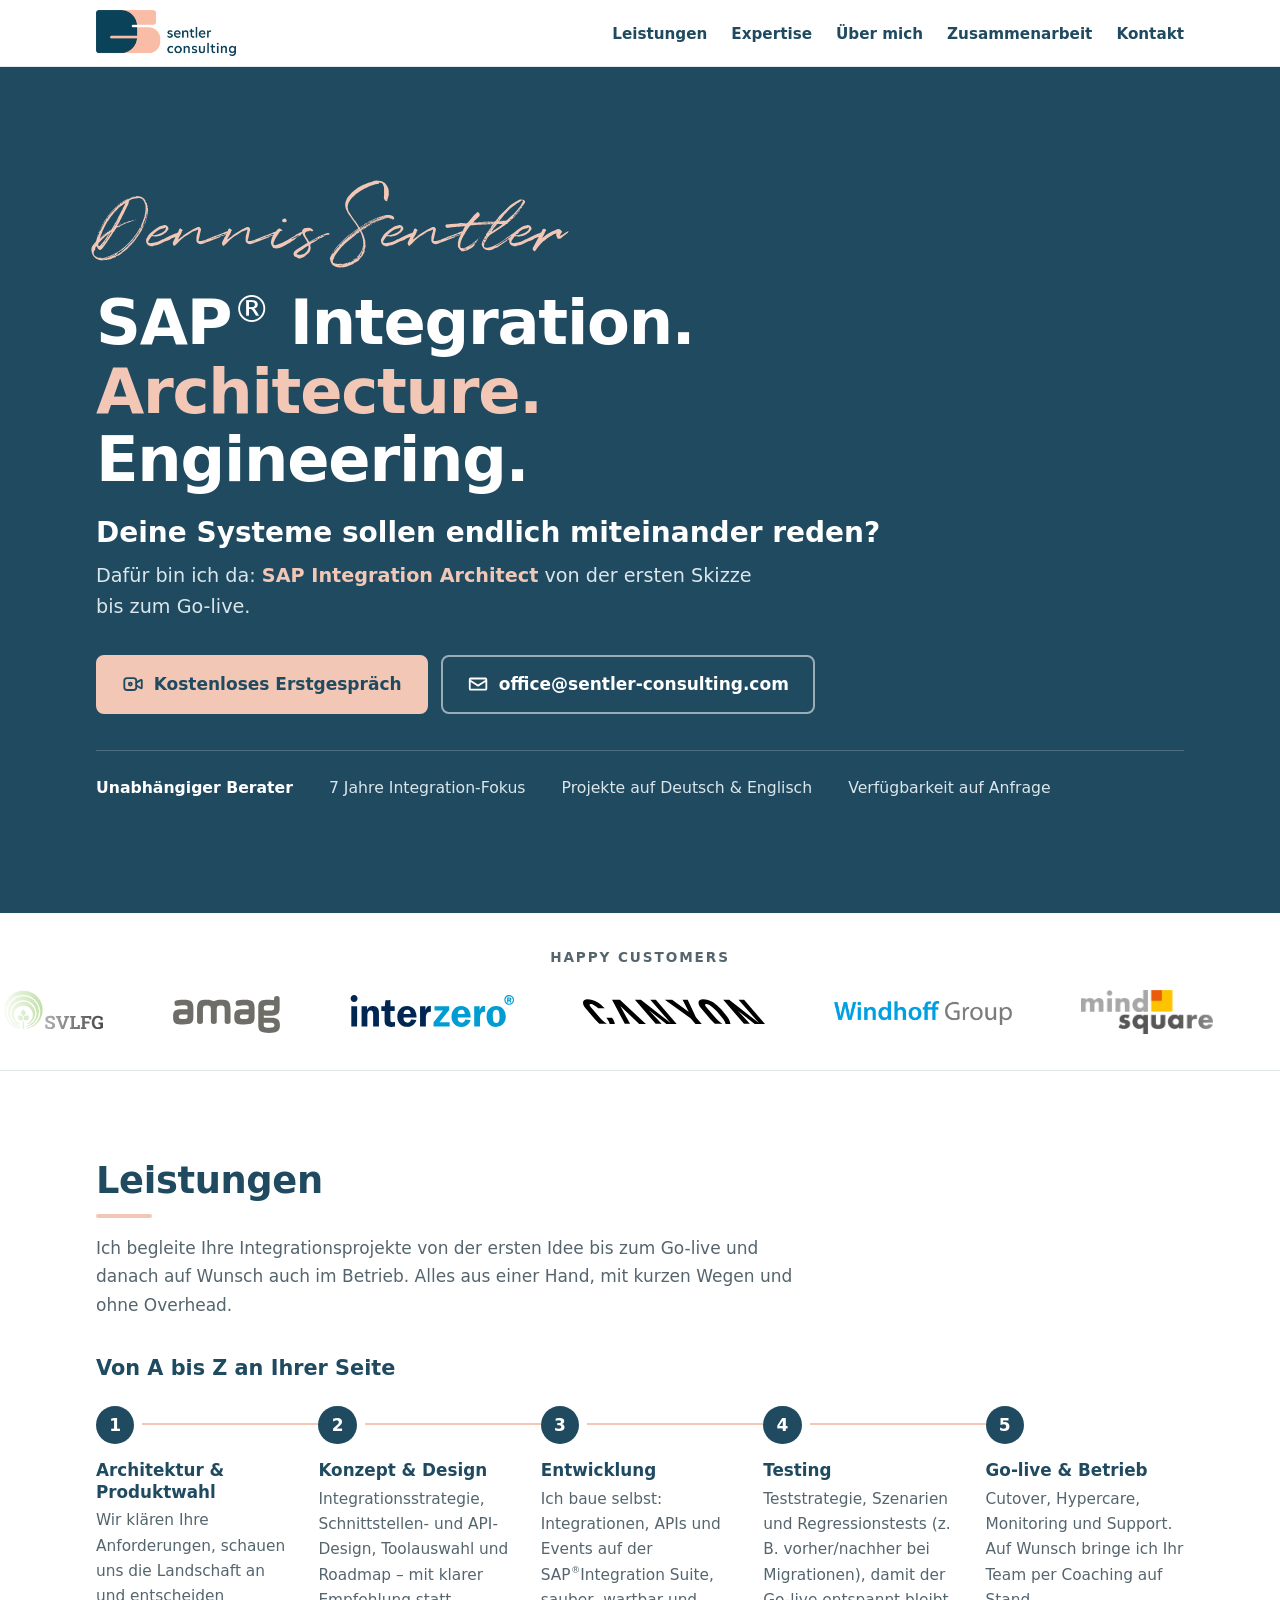
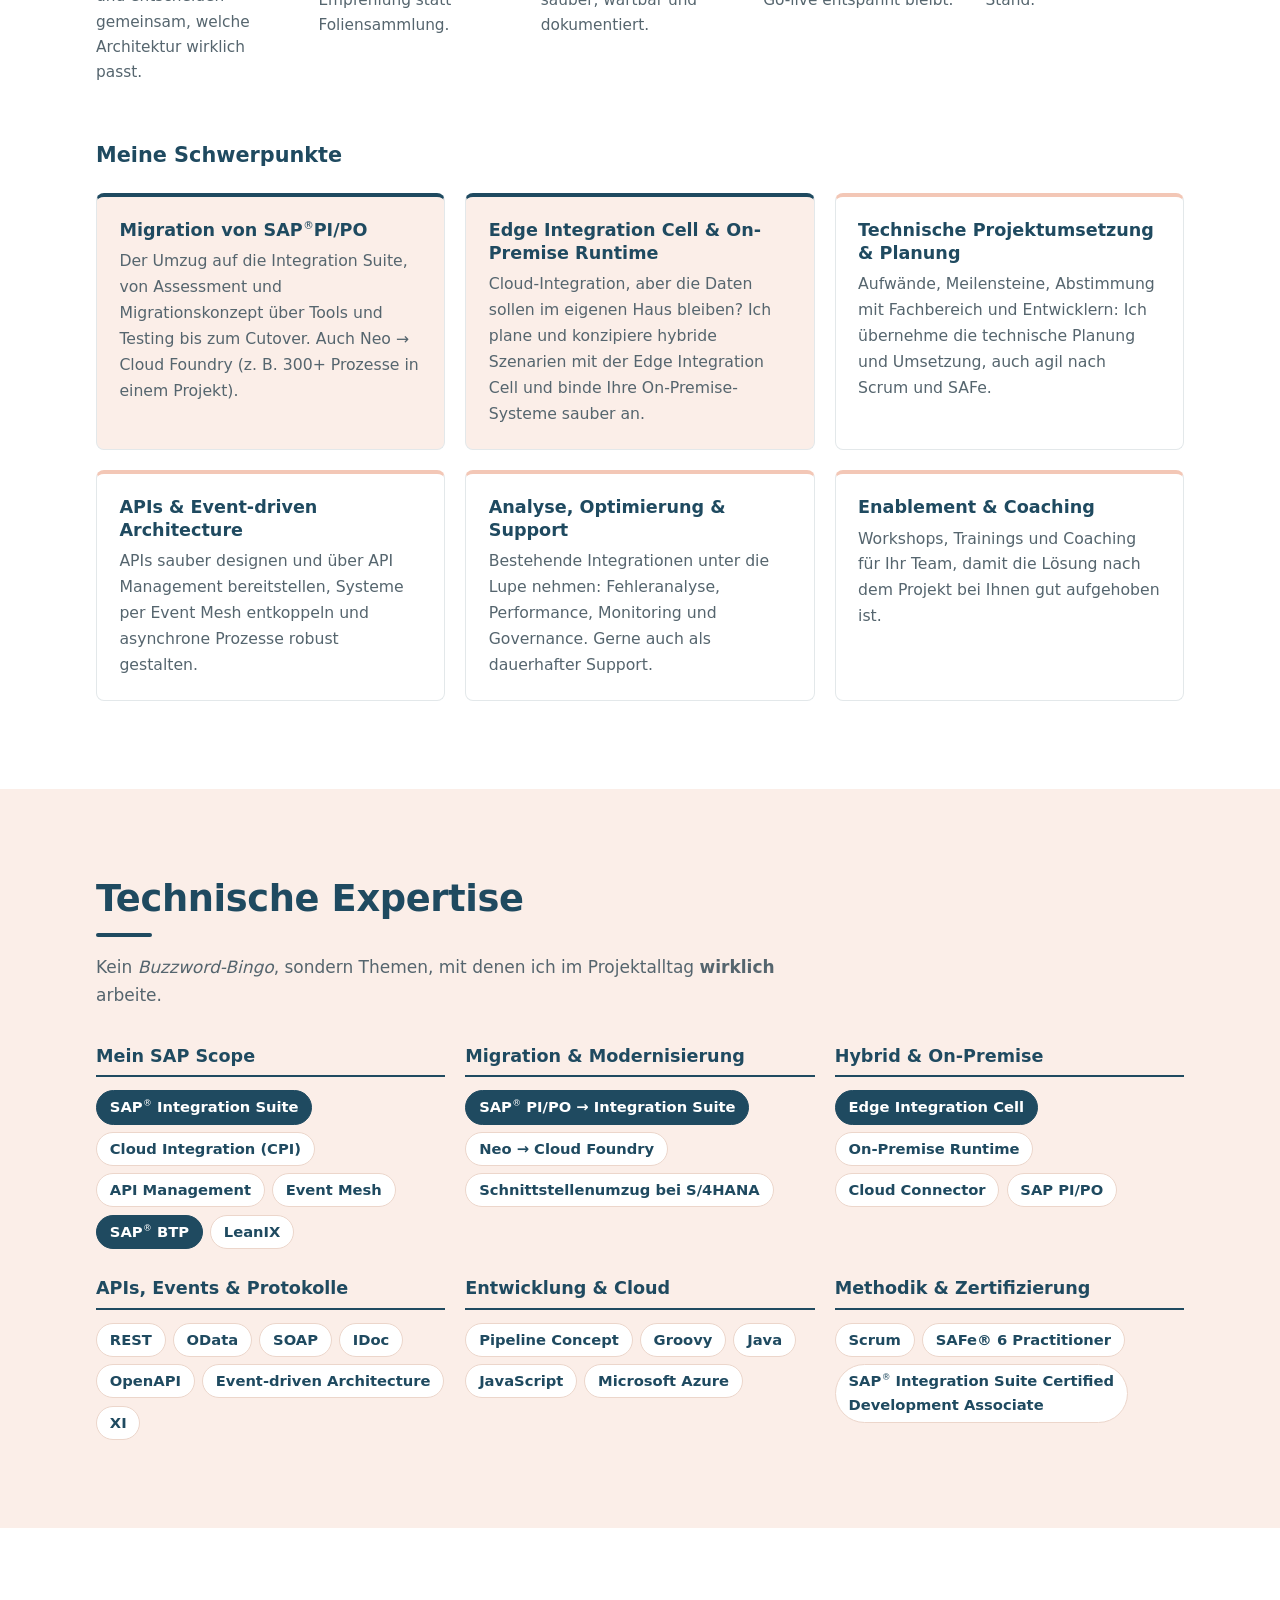
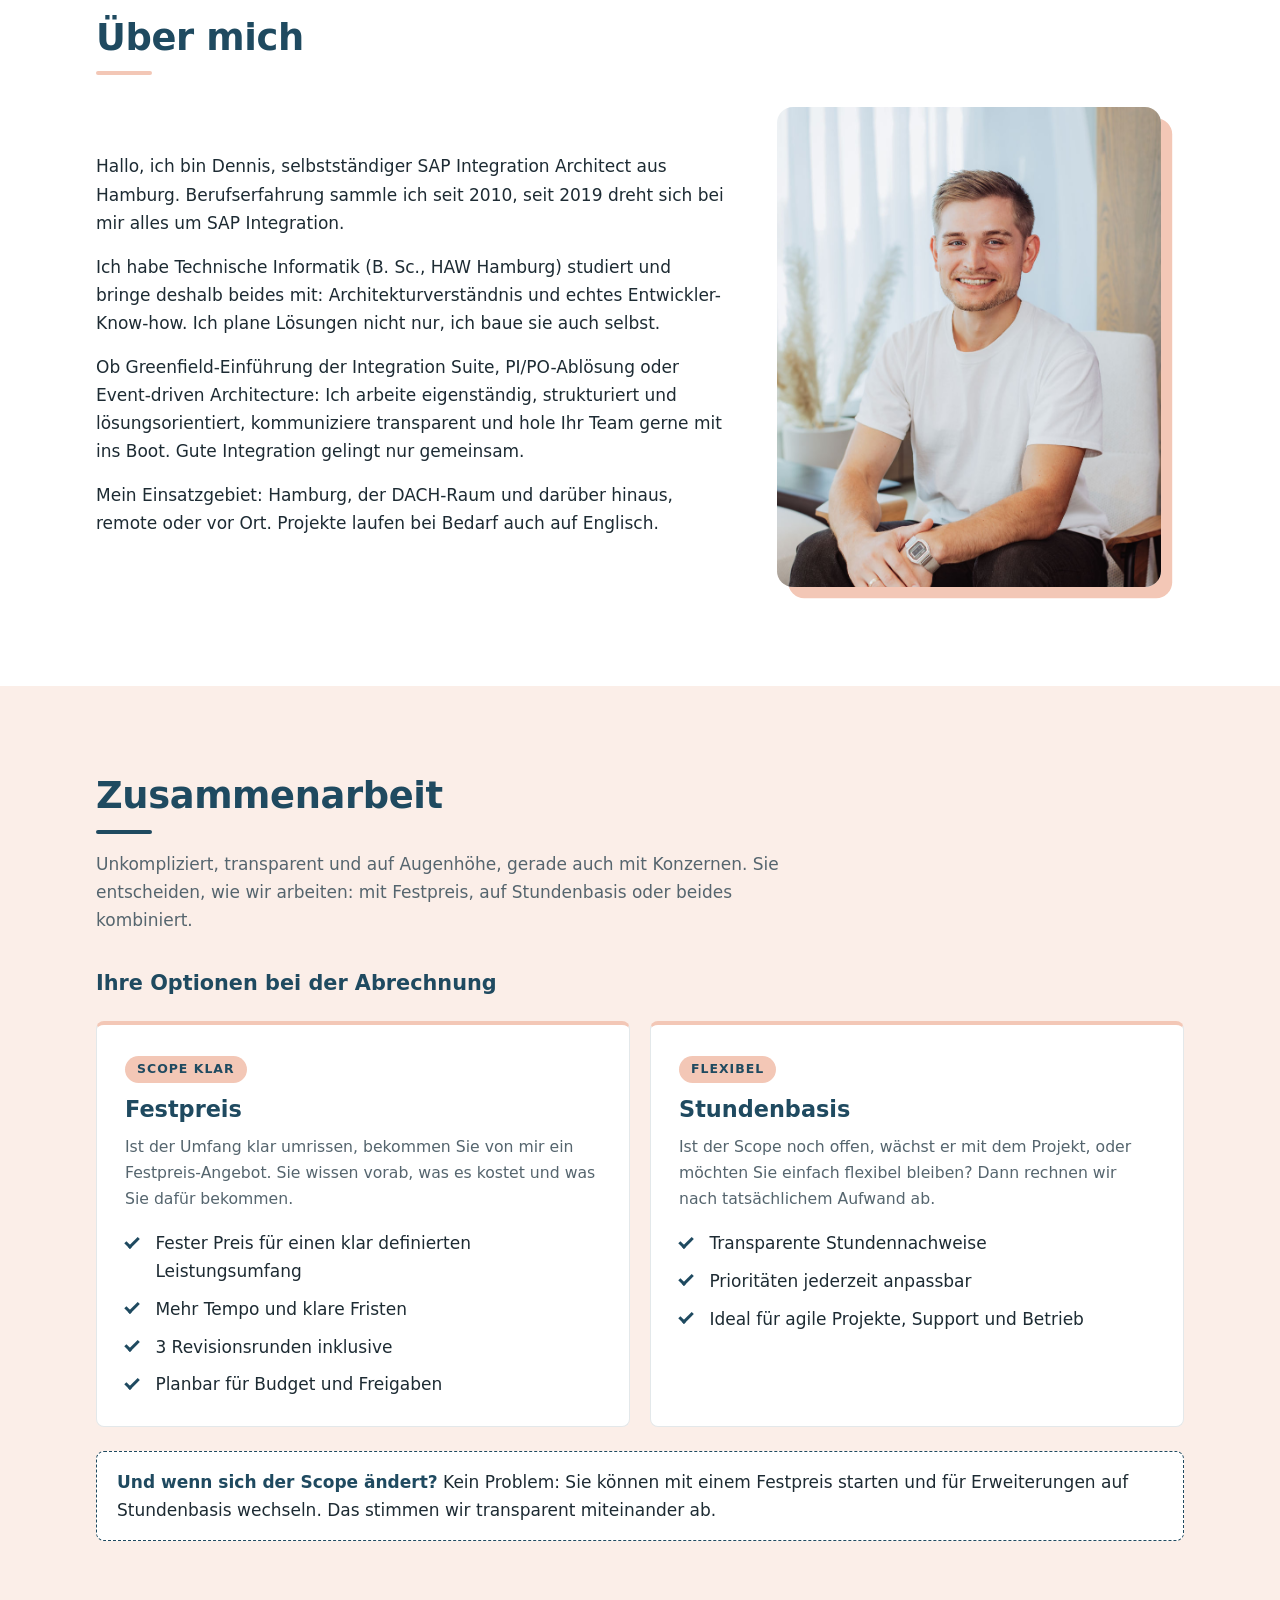
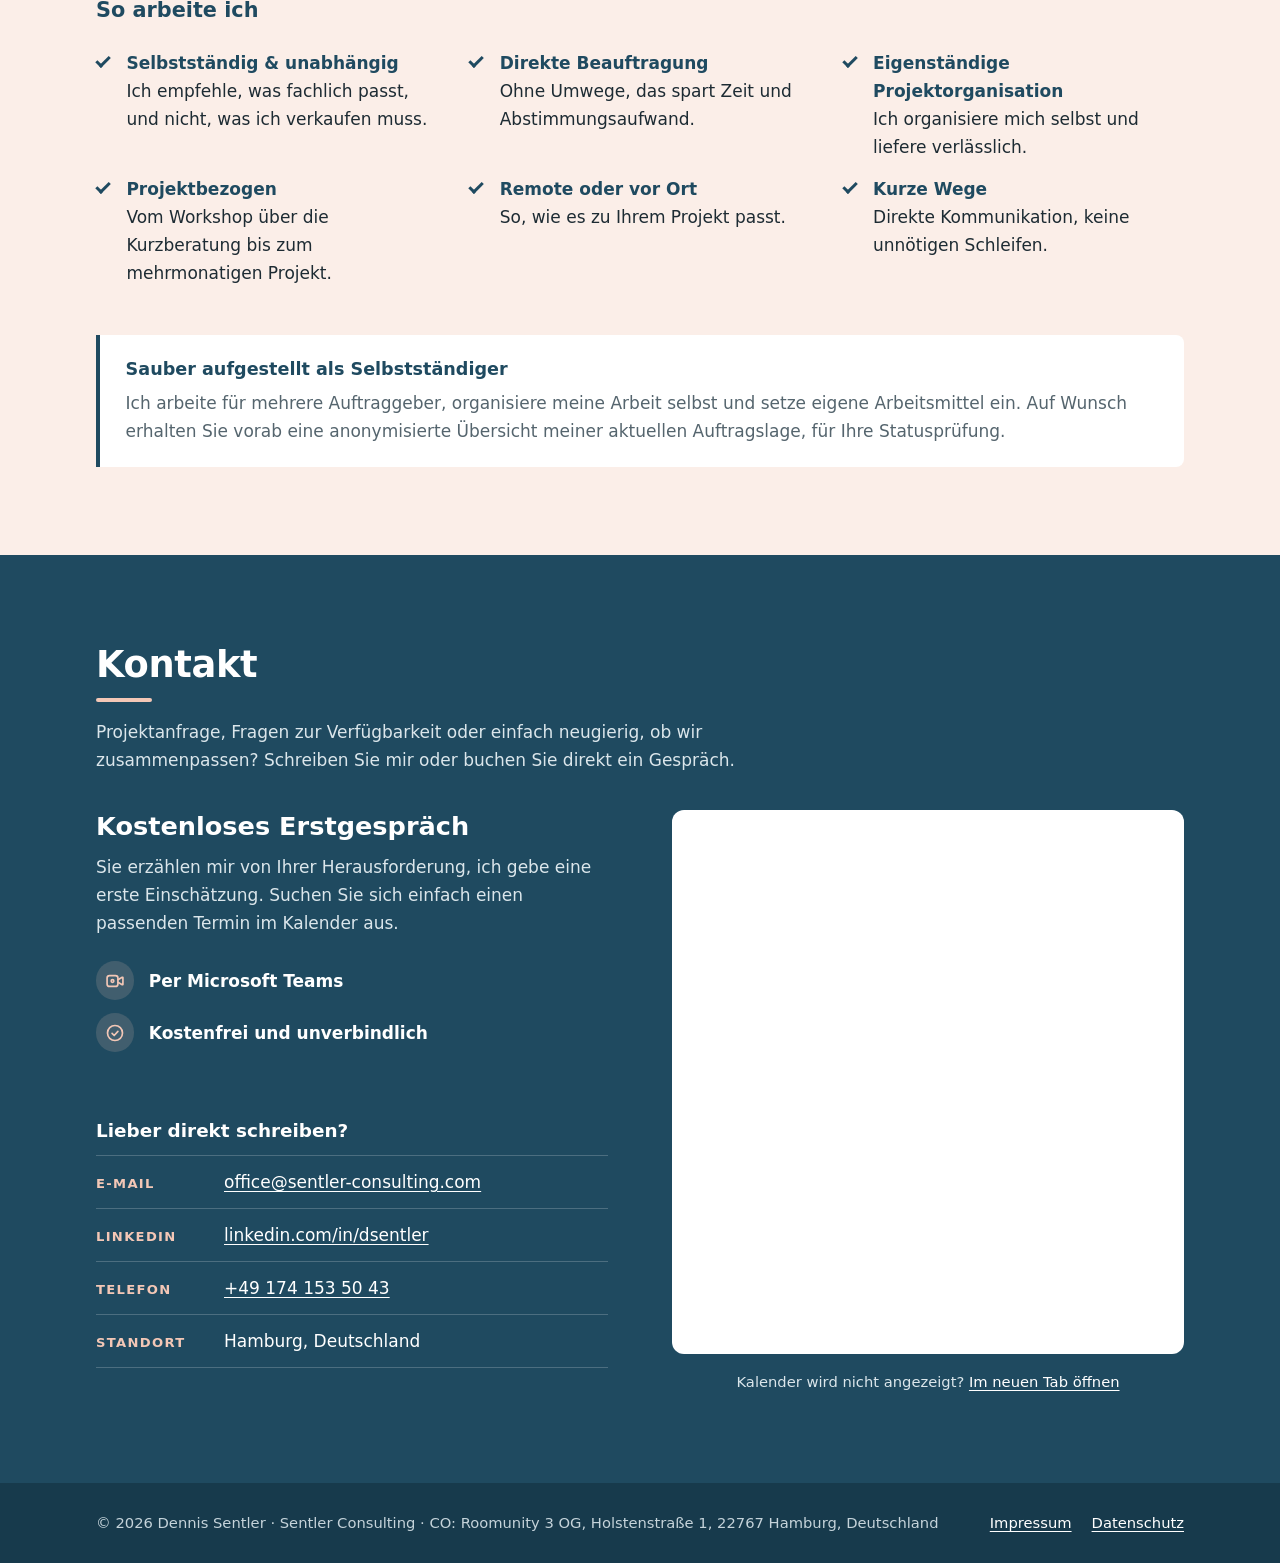
==== index.html @ b39be32f "bild" ====
<!DOCTYPE html>
<html lang="de">
<head>
  <meta charset="utf-8">
  <meta name="viewport" content="width=device-width, initial-scale=1">
  <title>Dennis Sentler – SAP Integration Consultant &amp; Architect | Hamburg</title>
  <meta name="description" content="Unabhängiger SAP Integration Architect in Hamburg: SAP Integration Suite, PI/PO-Migration, Edge Integration Cell und API Management – von der Architektur bis zum Go-live.">
  <meta name="theme-color" content="#1f4a60">
  <meta name="robots" content="index, follow, max-snippet:-1, max-image-preview:large">
  <link rel="canonical" href="https://sentler-consulting.com/">
  <link rel="icon" type="image/svg+xml" href="assets/favicon.svg">
  <meta property="og:url" content="https://sentler-consulting.com/">
  <meta property="og:locale" content="de_DE">
  <meta property="og:site_name" content="Sentler Consulting">
  <meta name="twitter:card" content="summary_large_image">
  <script type="application/ld+json">
  {
    "@context": "https://schema.org",
    "@graph": [
      {
        "@type": "ProfessionalService",
        "@id": "https://sentler-consulting.com/#business",
        "name": "Sentler Consulting",
        "url": "https://sentler-consulting.com/",
        "logo": "https://sentler-consulting.com/assets/logo.png",
        "image": "https://sentler-consulting.com/assets/logo.png",
        "email": "office@sentler-consulting.com",
        "telephone": "+49 174 153 50 43",
        "description": "Unabhängiger SAP Integration Architect: SAP Integration Suite, PI/PO-Migration, Edge Integration Cell, API Management.",
        "address": {"@type": "PostalAddress", "addressLocality": "Hamburg", "addressCountry": "DE"},
        "areaServed": ["DE", "AT", "CH", "Europe"],
        "knowsLanguage": ["de", "en"],
        "founder": {"@id": "https://sentler-consulting.com/#person"},
        "serviceType": ["SAP Integration Suite", "SAP PI/PO Migration", "SAP Edge Integration Cell", "SAP BTP Integration", "Integration Architecture"]
      },
      {
        "@type": "Person",
        "@id": "https://sentler-consulting.com/#person",
        "name": "Dennis Sentler",
        "jobTitle": "SAP Integration Consultant & Architect",
        "url": "https://sentler-consulting.com/",
        "sameAs": ["https://www.linkedin.com/in/dsentler"],
        "worksFor": {"@id": "https://sentler-consulting.com/#business"},
        "knowsAbout": ["SAP Integration Suite", "SAP BTP", "SAP PI/PO", "Edge Integration Cell", "API Management"]
      },
      {
        "@type": "WebSite",
        "url": "https://sentler-consulting.com/",
        "name": "Sentler Consulting",
        "inLanguage": "de"
      }
    ]
  }
  </script>
  <meta property="og:title" content="Dennis Sentler – SAP Integration Consultant &amp; Architect">
  <meta property="og:description" content="SAP Integration Suite, PI/PO-Migration und Edge Integration Cell – unabhängig, direkt, aus Hamburg.">
  <meta property="og:type" content="website">
  <meta property="og:image" content="https://sentler-consulting.com/assets/logo.png">
  <link rel="stylesheet" href="styles.css">
</head>
<body>
  <a class="skip" href="#main">Zum Inhalt springen</a>

  <header class="site-header" id="top">
    <div class="wrap">
      <a class="brand" href="#main" aria-label="Sentler Consulting – Seitenanfang">
        <picture>
          <source media="(max-width: 40rem)" srcset="assets/logo-mark.png" width="400" height="271">
          <img src="assets/logo.png" alt="Sentler Consulting" width="1000" height="332">
        </picture>
      </a>
      <nav aria-label="Hauptnavigation">
        <ul>
          <li><a href="#leistungen">Leistungen</a></li>
          <li><a href="#expertise">Expertise</a></li>
          <li><a href="#ueber-mich">Über mich</a></li>
          <li><a href="#zusammenarbeit">Zusammenarbeit</a></li>
          <li><a href="#kontakt">Kontakt</a></li>
        </ul>
      </nav>
    </div>
  </header>

  <main id="main">
    <section class="hero" aria-labelledby="hero-title">
      <div class="wrap">
        <img class="signature" src="assets/name-script.svg" alt="Dennis Sentler" width="320" height="60">
        <h1 id="hero-title">SAP<sup class="reg">®</sup> Integration. <span>Architecture.</span> Engineering.</h1>
        <p class="lead"><span class="lead-hook"><span>Deine Systeme sollen endlich</span> <span>miteinander reden?</span></span><span class="lead-body">Dafür bin ich da: <strong>SAP Integration Architect</strong> von der ersten Skizze bis zum <span class="nw">Go-live</span>.</span></p>
        <div class="cta">
          <a class="btn btn-primary" href="#termin"><svg class="icon" viewBox="0 0 24 24" aria-hidden="true" focusable="false" style="fill:none;stroke:currentColor;stroke-width:2;stroke-linecap:round;stroke-linejoin:round"><rect x="2.5" y="5.5" width="13" height="13" rx="3"/><path d="m15.5 10.5 5.2-3a.6.6 0 0 1 .8.5v8a.6.6 0 0 1-.8.5l-5.2-3"/><circle cx="9" cy="12" r="1.6"/></svg>Kostenloses Erstgespräch</a>
          <a class="btn btn-ghost" href="mailto:office@sentler-consulting.com"><svg class="icon" viewBox="0 0 24 24" aria-hidden="true" focusable="false"><path d="M4 5h16a2 2 0 0 1 2 2v10a2 2 0 0 1-2 2H4a2 2 0 0 1-2-2V7a2 2 0 0 1 2-2zm0 2v.5l8 5 8-5V7zm16 2.9-8 5-8-5V17h16z"/></svg>office@sentler-consulting.com</a>
        </div>
        <ul class="facts">
          <li><strong>Unabhängiger Berater</strong></li>
          <li>7 Jahre Integration-Fokus</li>
          <li>Projekte auf Deutsch &amp; Englisch</li>
          <li>Verfügbarkeit auf Anfrage</li>
        </ul>
      </div>
    </section>

    <section id="referenzen" class="refs" aria-labelledby="ref-title">
      <div class="wrap">
        <h2 id="ref-title">Happy Customers</h2>
      </div>
      <div class="marquee">
        <ul class="marquee-track">
            <li class="svlfg"><img src="assets/customer_svlfg.svg" alt="SVLFG" loading="lazy"></li>
            <li class="amag"><img src="assets/customer_AMAG_logo.svg" alt="AMAG" loading="lazy"></li>
            <li class="interzero"><img src="assets/customer_interzero.svg" alt="Interzero" loading="lazy"></li>
            <li class="canyon"><img src="assets/customer_CanyonBicycles.svg" alt="Canyon" loading="lazy"></li>
            <li class="windhoff"><img src="assets/customer_windhoff_logo.png" alt="Windhoff Group" loading="lazy"></li>
            <li class="mindsquare"><img src="assets/customer_Mindsquare_Logo.png" alt="mindsquare" loading="lazy"></li>
        </ul>
        <ul class="marquee-track" aria-hidden="true">
            <li class="svlfg"><img src="assets/customer_svlfg.svg" alt="" loading="lazy"></li>
            <li class="amag"><img src="assets/customer_AMAG_logo.svg" alt="" loading="lazy"></li>
            <li class="interzero"><img src="assets/customer_interzero.svg" alt="" loading="lazy"></li>
            <li class="canyon"><img src="assets/customer_CanyonBicycles.svg" alt="" loading="lazy"></li>
            <li class="windhoff"><img src="assets/customer_windhoff_logo.png" alt="" loading="lazy"></li>
            <li class="mindsquare"><img src="assets/customer_Mindsquare_Logo.png" alt="" loading="lazy"></li>
        </ul>
      </div>
    </section>

    <section id="leistungen" aria-labelledby="leistungen-title">
      <div class="wrap">
        <h2 id="leistungen-title">Leistungen</h2>
        <p class="intro">Ich begleite Ihre Integrationsprojekte von der ersten Idee bis zum <span class="nw">Go-live</span> und danach auf Wunsch auch im Betrieb. Alles aus einer Hand, mit kurzen Wegen und ohne Overhead.</p>

        <h3 class="sub">Von A bis Z an Ihrer Seite</h3>
        <ol class="steps">
          <li>
            <h4>Architektur &amp; Produktwahl</h4>
            <p>Wir klären Ihre Anforderungen, schauen uns die Landschaft an und entscheiden gemeinsam, welche Architektur wirklich passt.</p>
          </li>
          <li>
            <h4>Konzept &amp; Design</h4>
            <p>Integrationsstrategie, Schnittstellen- und API-Design, Toolauswahl und Roadmap – mit klarer Empfehlung statt Foliensammlung.</p>
          </li>
          <li>
            <h4>Entwicklung</h4>
            <p>Ich baue selbst: Integrationen, APIs und Events auf der SAP<sup class="reg">®</sup>Integration Suite, sauber, wartbar und dokumentiert.</p>
          </li>
          <li>
            <h4>Testing</h4>
            <p>Teststrategie, Szenarien und Regressionstests (z. B. vorher/nachher bei Migrationen), damit der <span class="nw">Go-live</span> entspannt bleibt.</p>
          </li>
          <li>
            <h4>Go-live &amp; Betrieb</h4>
            <p>Cutover, Hypercare, Monitoring und Support. Auf Wunsch bringe ich Ihr Team per Coaching auf Stand.</p>
          </li>
        </ol>

        <h3 class="sub">Meine Schwerpunkte</h3>
        <div class="grid">
          <article class="card key">
            <h3>Migration von SAP<sup class="reg">®</sup>PI/PO</h3>
            <p>Der Umzug auf die Integration Suite, von Assessment und Migrationskonzept über Tools und Testing bis zum Cutover. Auch Neo → Cloud Foundry (z. B. 300+ Prozesse in einem Projekt).</p>
          </article>
          <article class="card key">
            <h3>Edge Integration Cell &amp; On-Premise Runtime</h3>
            <p>Cloud-Integration, aber die Daten sollen im eigenen Haus bleiben? Ich plane und konzipiere hybride Szenarien mit der Edge Integration Cell und binde Ihre On-Premise-Systeme sauber an.</p>
          </article>
          <article class="card">
            <h3>Technische Projektumsetzung &amp; Planung</h3>
            <p>Aufwände, Meilensteine, Abstimmung mit Fachbereich und Entwicklern: Ich übernehme die technische Planung und Umsetzung, auch agil nach Scrum und SAFe.</p>
          </article>
          <article class="card">
            <h3>APIs &amp; Event-driven Architecture</h3>
            <p>APIs sauber designen und über API Management bereitstellen, Systeme per Event Mesh entkoppeln und asynchrone Prozesse robust gestalten.</p>
          </article>
          <article class="card">
            <h3>Analyse, Optimierung &amp; Support</h3>
            <p>Bestehende Integrationen unter die Lupe nehmen: Fehleranalyse, Performance, Monitoring und Governance. Gerne auch als dauerhafter Support.</p>
          </article>
          <article class="card">
            <h3>Enablement &amp; Coaching</h3>
            <p>Workshops, Trainings und Coaching für Ihr Team, damit die Lösung nach dem Projekt bei Ihnen gut aufgehoben ist.</p>
          </article>
        </div>
      </div>
    </section>

    <section id="expertise" class="alt" aria-labelledby="expertise-title">
      <div class="wrap">
        <h2 id="expertise-title">Technische Expertise</h2>
        <p class="intro">Kein <i>Buzzword-Bingo</i>, sondern Themen, mit denen ich im Projektalltag <b>wirklich</b> arbeite.</p>
        <div class="skills">
          <div>
            <h3>Mein SAP Scope</h3>
            <ul class="tags"><li class="key">SAP<sup class="reg">®</sup> Integration Suite</li><li>Cloud Integration (CPI)</li><li>API Management</li><li>Event Mesh</li><li class="key">SAP<sup class="reg">®</sup> BTP</li><li>LeanIX</li></ul>
          </div>
          <div>
            <h3>Migration &amp; Modernisierung</h3>
            <ul class="tags"><li class="key">SAP<sup class="reg">®</sup> PI/PO → Integration Suite</li><li>Neo → Cloud Foundry</li><li>Schnittstellenumzug bei S/4HANA</li></ul>
          </div>
          <div>
            <h3>Hybrid &amp; On-Premise</h3>
            <ul class="tags"><li class="key">Edge Integration Cell</li><li>On-Premise Runtime</li><li>Cloud Connector</li><li>SAP PI/PO</li></ul>
          </div>
          <div>
            <h3>APIs, Events &amp; Protokolle</h3>
            <ul class="tags"><li>REST</li><li>OData</li><li>SOAP</li><li>IDoc</li><li>OpenAPI</li><li>Event-driven Architecture</li><li>XI</li></ul>
          </div>
          <div>
            <h3>Entwicklung &amp; Cloud</h3>
            <ul class="tags"><li>Pipeline Concept</li><li>Groovy</li><li>Java</li><li>JavaScript</li><li>Microsoft Azure</li></ul>
          </div>
          <div>
            <h3>Methodik &amp; Zertifizierung</h3>
            <ul class="tags"><li>Scrum</li><li>SAFe® 6 Practitioner</li><li>SAP<sup class="reg">®</sup> Integration Suite Certified<br>Development Associate</li></ul>
          </div>
        </div>
      </div>
    </section>

    <section id="ueber-mich" aria-labelledby="ueber-title">
      <div class="wrap">
        <h2 id="ueber-title">Über mich</h2>
        <div class="about">
          <div>
            <p>Hallo, ich bin Dennis, selbstständiger SAP Integration Architect aus Hamburg. Berufserfahrung sammle ich seit 2010, seit 2019 dreht sich bei mir alles um SAP Integration.</p>
            <p>Ich habe Technische Informatik (B.&nbsp;Sc., HAW Hamburg) studiert und bringe deshalb beides mit: Architekturverständnis und echtes Entwickler-Know-how. Ich plane Lösungen nicht nur, ich baue sie auch selbst.</p>
            <p>Ob Greenfield-Einführung der Integration Suite, PI/PO-Ablösung oder Event-driven Architecture: Ich arbeite eigenständig, strukturiert und lösungsorientiert, kommuniziere transparent und hole Ihr Team gerne mit ins Boot. Gute Integration gelingt nur gemeinsam.</p>
            <p>Mein Einsatzgebiet: Hamburg, der DACH-Raum und darüber hinaus, remote oder vor Ort. Projekte laufen bei Bedarf auch auf Englisch.</p>
          </div>
          <figure class="portrait">
            <img src="assets/profile.jpg" alt="Dennis Sentler, selbstständiger SAP Integration Architect aus Hamburg" width="1067" height="1600" loading="lazy">
          </figure>
        </div>
      </div>
    </section>

    <section id="zusammenarbeit" class="alt" aria-labelledby="zus-title">
      <div class="wrap">
        <h2 id="zus-title">Zusammenarbeit</h2>
        <p class="intro">Unkompliziert, transparent und auf Augenhöhe, gerade auch mit Konzernen. Sie entscheiden, wie wir arbeiten: mit Festpreis, auf Stundenbasis oder beides kombiniert.</p>

        <h3 class="sub">Ihre Optionen bei der Abrechnung</h3>
        <div class="models">
          <article class="card model">
            <span class="badge">Scope klar</span>
            <h3>Festpreis</h3>
            <p>Ist der Umfang klar umrissen, bekommen Sie von mir ein Festpreis-Angebot. Sie wissen vorab, was es kostet und was Sie dafür bekommen.</p>
            <ul class="ticks ticks-1">
              <li>Fester Preis für einen klar definierten Leistungsumfang</li>
              <li>Mehr Tempo und klare Fristen</li>
              <li>3 Revisionsrunden inklusive</li>
              <li>Planbar für Budget und Freigaben</li>
            </ul>
          </article>
          <article class="card model">
            <span class="badge">Flexibel</span>
            <h3>Stundenbasis</h3>
            <p>Ist der Scope noch offen, wächst er mit dem Projekt, oder möchten Sie einfach flexibel bleiben? Dann rechnen wir nach tatsächlichem Aufwand ab.</p>
            <ul class="ticks ticks-1">
              <li>Transparente Stundennachweise</li>
              <li>Prioritäten jederzeit anpassbar</li>
              <li>Ideal für agile Projekte, Support und Betrieb</li>
            </ul>
          </article>
        </div>
        <p class="combo"><strong>Und wenn sich der Scope ändert?</strong> Kein Problem: Sie können mit einem Festpreis starten und für Erweiterungen auf Stundenbasis wechseln. Das stimmen wir transparent miteinander ab.</p>

        <h3 class="sub">So arbeite ich</h3>
        <ul class="ticks">
          <li><strong>Selbstständig &amp; unabhängig</strong>Ich empfehle, was fachlich passt, und nicht, was ich verkaufen muss.</li>
          <li><strong>Direkte Beauftragung</strong>Ohne Umwege, das spart Zeit und Abstimmungsaufwand.</li>
          <li><strong>Eigenständige Projektorganisation</strong>Ich organisiere mich selbst und liefere verlässlich.</li>
          <li><strong>Projektbezogen</strong>Vom Workshop über die Kurzberatung bis zum mehrmonatigen Projekt.</li>
          <li><strong>Remote oder vor Ort</strong>So, wie es zu Ihrem Projekt passt.</li>
          <li><strong>Kurze Wege</strong>Direkte Kommunikation, keine unnötigen Schleifen.</li>
        </ul>

        <aside class="note" aria-labelledby="transparenz-title">
          <h3 id="transparenz-title">Sauber aufgestellt als Selbstständiger</h3>
          <p>Ich arbeite für mehrere Auftraggeber, organisiere meine Arbeit selbst und setze eigene Arbeitsmittel ein. Auf Wunsch erhalten Sie vorab eine anonymisierte Übersicht meiner aktuellen Auftragslage, für Ihre Statusprüfung.</p>
        </aside>
      </div>
    </section>

    <section id="kontakt" class="contact" aria-labelledby="kontakt-title">
      <div class="wrap">
        <h2 id="kontakt-title">Kontakt</h2>
        <p class="intro">Projektanfrage, Fragen zur Verfügbarkeit oder einfach neugierig, ob wir zusammenpassen? Schreiben Sie mir oder buchen Sie direkt ein Gespräch.</p>
        <div class="contact-grid cal" id="termin">
          <div class="cal-intro">
            <h3>Kostenloses Erstgespräch</h3>
            <p>Sie erzählen mir von Ihrer Herausforderung, ich gebe eine erste Einschätzung. Suchen Sie sich einfach einen passenden Termin im Kalender aus.</p>
            <ul class="facts-list">
              <li><span class="fl-icon"><svg class="icon" viewBox="0 0 24 24" aria-hidden="true" focusable="false"><rect x="2.5" y="5.5" width="13" height="13" rx="3"/><path d="m15.5 10.5 5.2-3a.6.6 0 0 1 .8.5v8a.6.6 0 0 1-.8.5l-5.2-3"/><circle cx="9" cy="12" r="1.6"/></svg></span>Per Microsoft Teams</li>
              <li><span class="fl-icon"><svg class="icon" viewBox="0 0 24 24" aria-hidden="true" focusable="false"><circle cx="12" cy="12" r="9"/><path d="m8.5 12.5 2.5 2.5 4.5-5"/></svg></span>Kostenfrei und unverbindlich</li>
            </ul>
          </div>

          <div class="cal-wrap">
            <div class="cal-embed" id="my-cal-inline-kennenlernen"></div>
            <noscript><p><a href="https://cal.com/dennis-sentler/kennenlernen" target="_blank" rel="noopener">Termin direkt bei cal.com buchen</a></p></noscript>
            <p class="fallback">Kalender wird nicht angezeigt? <a href="https://cal.com/dennis-sentler/kennenlernen" target="_blank" rel="noopener">Im neuen Tab öffnen</a></p>
          <script>
            (function (C, A, L) { let p = function (a, ar) { a.q.push(ar); }; let d = C.document; C.Cal = C.Cal || function () { let cal = C.Cal; let ar = arguments; if (!cal.loaded) { cal.ns = {}; cal.q = cal.q || []; d.head.appendChild(d.createElement("script")).src = A; cal.loaded = true; } if (ar[0] === L) { const api = function () { p(api, arguments); }; const namespace = ar[1]; api.q = api.q || []; if(typeof namespace === "string"){cal.ns[namespace] = cal.ns[namespace] || api;p(cal.ns[namespace], ar);p(cal, ["initNamespace", namespace]);} else p(cal, ar); return;} p(cal, ar); }; })(window, "https://app.cal.com/embed/embed.js", "init");
            Cal("init", "kennenlernen", {origin:"https://app.cal.com"});
            Cal.config = Cal.config || {};
            Cal.config.forwardQueryParams = true;

            Cal.ns.kennenlernen("inline", {
              elementOrSelector: "#my-cal-inline-kennenlernen",
              config: {"layout":"month_view","useSlotsViewOnSmallScreen":"true","theme":"light"},
              calLink: "dennis-sentler/kennenlernen",
            });

            Cal.ns.kennenlernen("ui", {"cssVarsPerTheme":{"light":{"cal-brand":"#1F4A60"},"dark":{"cal-brand":"#1F4A60"}},"hideEventTypeDetails":true,"layout":"month_view"});
          </script>
          </div>

          <div class="direct">
            <h3>Lieber direkt schreiben?</h3>
            <dl>
              <div><dt>E-Mail</dt><dd><a href="mailto:office@sentler-consulting.com">office@sentler-consulting.com</a></dd></div>
              <div><dt>LinkedIn</dt><dd><a href="https://www.linkedin.com/in/dsentler" target="_blank" rel="noopener">linkedin.com/in/dsentler</a></dd></div>
              <div><dt>Telefon</dt><dd><a href="tel:+491741535043">+49 174 153 50 43</a></dd></div>
              <div><dt>Standort</dt><dd>Hamburg, Deutschland</dd></div>
            </dl>
          </div>
        </div>
      </div>
    </section>
  </main>

  <footer class="site-footer">
    <div class="wrap">
      <span>© 2026 Dennis Sentler · Sentler Consulting · CO: Roomunity 3 OG, Holstenstraße 1, 22767 Hamburg, Deutschland</span>
      <nav aria-label="Rechtliches">
        <a href="impressum.html">Impressum</a><a href="datenschutz.html">Datenschutz</a>
      </nav>
    </div>
  </footer>
</body>
</html>
---- styles.css ----
:root {
  --dark: #1f4a60;
  --dark-2: #173a4c;
  --peach: #f3c7b6;
  --peach-soft: #fbeee8;
  --ink: #1d2b33;
  --muted: #55656e;
  --line: #e3e8ea;
  --bg: #ffffff;
  --max: 68rem;
  --font: system-ui, -apple-system, "Segoe UI", Roboto, "Helvetica Neue", Arial, sans-serif;
}

*, *::before, *::after { box-sizing: border-box; }

html { scroll-behavior: smooth; scroll-padding-top: 5rem; }

sup.reg {
  font-size: 0.6em;
  line-height: 0;       /* verhindert, dass die Zeile höher wird */
  vertical-align: super;
  margin-left: 0.05em;
  font-weight: 400;
}

body {
  margin: 0;
  font-family: var(--font);
  font-size: 1.0625rem;
  line-height: 1.65;
  color: var(--ink);
  background: var(--bg);
}

img { max-width: 100%; height: auto; display: block; }

a { color: var(--dark); text-underline-offset: 3px; }
a:hover { color: var(--dark-2); }

:focus-visible { outline: 3px solid var(--dark); outline-offset: 3px; border-radius: 2px; }

.wrap { width: min(100% - 2.5rem, var(--max)); margin-inline: auto; }

.skip {
  position: absolute; left: -999px; top: 0;
  background: var(--dark); color: #fff; padding: .6rem 1rem; z-index: 100;
}
.skip:focus { left: 0; }

/* Header */
.site-header {
  position: sticky; top: 0; z-index: 50;
  background: rgba(255, 255, 255, .96);
  border-bottom: 1px solid var(--line);
}
.site-header .wrap {
  display: flex; align-items: center; justify-content: space-between;
  gap: 1rem 2rem; flex-wrap: wrap; padding-block: .6rem;
}
.brand { display: flex; align-items: center; text-decoration: none; }
.brand img { height: 2.9rem; width: auto; }
.site-header nav ul {
  list-style: none; margin: 0; padding: 0;
  display: flex; flex-wrap: wrap; gap: .25rem 1.5rem;
}
.site-header nav a {
  text-decoration: none; font-weight: 600; font-size: .95rem;
  color: var(--dark); padding: .35rem 0; border-bottom: 2px solid transparent;
}
.site-header nav a:hover { border-bottom-color: var(--peach); }

/* Buttons */
.btn {
  font: inherit; font-weight: 700;
  padding: .85rem 1.5rem; border-radius: .5rem; text-decoration: none;
  border: 2px solid var(--dark); transition: background .15s, color .15s;
}
.btn { display: inline-flex; align-items: center; gap: .6rem; }
.icon { width: 1.3em; height: 1.3em; fill: currentColor; flex: none; }
.btn-primary { background: var(--peach); color: var(--dark); border-color: var(--peach); }
.btn-primary:hover { background: #f8d9cc; color: var(--dark); border-color: #f8d9cc; }
.btn-ghost { color: #fff; border-color: rgba(255, 255, 255, .55); }
.btn-ghost:hover { background: rgba(255, 255, 255, .1); color: #fff; }

/* Hero */
.hero { background: var(--dark); color: #fff; padding-block: clamp(3.5rem, 9vw, 7rem); }
.eyebrow {
  margin: 0 0 1rem; text-transform: uppercase; letter-spacing: .14em;
  font-size: .85rem; font-weight: 700; color: var(--peach);
}
.hero h1 {
  margin: 0 0 1.25rem; font-size: clamp(2.1rem, 6vw, 3.9rem);
  line-height: 1.1; letter-spacing: -.02em; max-width: 18ch;
}
.hero h1 span { color: var(--peach); }
.hero .signature { display: block; width: clamp(16rem, 62vw, 30rem); max-width: 100%; height: auto; margin: 0 0 1.25rem -.4rem; }
.hero .lead strong { color: var(--peach); font-weight: 700; }
.hero .lead { max-width: none; font-size: 1.2rem; color: #dbe6eb; margin: 0 0 2rem; }
.hero .lead-hook {
  display: block; margin-bottom: .6rem; color: #fff; font-weight: 700;
  font-size: clamp(1.3rem, 3.2vw, 1.75rem); line-height: 1.25;
}
.hero .lead-hook span { display: inline-block; }
@media (max-width: 23rem) { .hero .lead-hook { font-size: 1.1rem; } }
.hero .lead-body { display: block; max-width: 42rem; }
.nw { white-space: nowrap; }
.cta { display: flex; flex-wrap: wrap; gap: .85rem; margin-bottom: 2.25rem; }
.facts {
  list-style: none; margin: 0; padding: 1.5rem 0 0;
  display: flex; flex-wrap: wrap; gap: .5rem 2.25rem;
  border-top: 1px solid rgba(255, 255, 255, .2); font-size: .98rem; color: #dbe6eb;
}
.facts strong { color: #fff; }

/* Sections */
section { padding-block: clamp(3rem, 7vw, 5.5rem); }
.alt { background: var(--peach-soft); }
h2 {
  margin: 0 0 .5rem; font-size: clamp(1.6rem, 4vw, 2.3rem);
  line-height: 1.2; color: var(--dark); letter-spacing: -.01em;
}
h2::after {
  content: ""; display: block; width: 3.5rem; height: 4px;
  background: var(--peach); margin-top: .7rem; border-radius: 2px;
}
.alt h2::after { background: var(--dark); }
.intro { color: var(--muted); max-width: 44rem; margin: 1rem 0 2.25rem; }
h3 { margin: 0 0 .4rem; font-size: 1.1rem; color: var(--dark); line-height: 1.3; }

.grid {
  display: grid; gap: 1.25rem;
  grid-template-columns: repeat(auto-fit, minmax(19rem, 1fr));
}
.card {
  background: #fff; border: 1px solid var(--line);
  border-top: 4px solid var(--peach); border-radius: .5rem; padding: 1.4rem;
}
.card p { margin: 0; color: var(--muted); font-size: .98rem; }

/* Referenzen / Logo-Karussell */
.refs { padding-block: 2.25rem; background: var(--bg); border-bottom: 1px solid var(--line); }
.refs h2 {
  font-size: .85rem; text-transform: uppercase; letter-spacing: .14em;
  color: var(--muted); text-align: center; margin-bottom: 1.5rem;
}
.refs h2::after { display: none; }
.marquee {
  display: flex; overflow: hidden;
  -webkit-mask-image: linear-gradient(90deg, transparent, #000 8%, #000 92%, transparent);
  mask-image: linear-gradient(90deg, transparent, #000 8%, #000 92%, transparent);
}
.marquee-track {
  flex: 0 0 auto; min-width: 100%; list-style: none; margin: 0; padding: 0;
  display: flex; align-items: center; justify-content: space-around; gap: 4rem; padding-right: 4rem;
  animation: scroll 28s linear infinite;
}
.marquee:hover .marquee-track { animation-play-state: paused; }
.marquee-track img { height: 2.6rem; width: auto; max-width: none; }
.marquee-track .interzero img { height: 2rem; }
.marquee-track .canyon img { height: 1.6rem; }
.marquee-track .amag img { height: 2.4rem; }
.marquee-track .windhoff img { height: 1.5rem; }
.marquee-track .mindsquare img { height: 2.8rem; }
/* optischer Ausgleich: Schwerpunkt der Logos auf eine gemeinsame Mittellinie */
.marquee-track .svlfg img { transform: translateY(-3px); }
.marquee-track .amag img { transform: translateY(3px); }
.marquee-track .interzero img { transform: translateY(-1px); }
.marquee-track .windhoff img { transform: translateY(1px); }
.marquee-track .mindsquare img { transform: translateY(1px); }
@keyframes scroll { to { transform: translateX(-100%); } }
@media (prefers-reduced-motion: reduce) {
  .marquee { flex-wrap: wrap; justify-content: center; -webkit-mask-image: none; mask-image: none; }
  .marquee-track { animation: none; flex-wrap: wrap; justify-content: center; padding: 0; gap: 1.5rem 3rem; }
  .marquee-track[aria-hidden="true"] { display: none; }
}

/* Leistungen: Ablauf */
.sub { font-size: 1.3rem; margin: 0 0 1.5rem; }
.steps { list-style: none; counter-reset: step; margin: 0 0 3.5rem; padding: 0; display: grid; gap: 1.5rem; }
.steps li { counter-increment: step; position: relative; padding-left: 3.4rem; }
.steps li::before {
  content: counter(step); position: absolute; left: 0; top: 0;
  width: 2.4rem; height: 2.4rem; border-radius: 50%;
  background: var(--dark); color: #fff; font-weight: 700; display: grid; place-items: center;
}
.steps li:not(:last-child)::after {
  content: ""; position: absolute; left: 1.1rem; top: 2.6rem; bottom: -1.3rem; width: 2px; background: var(--peach);
}
.steps h4 { margin: 0 0 .3rem; font-size: 1.05rem; color: var(--dark); line-height: 1.3; }
.steps p { margin: 0; color: var(--muted); font-size: .96rem; }
@media (min-width: 60rem) {
  .steps { grid-template-columns: repeat(5, 1fr); }
  .steps li { padding: 3.4rem 0 0; }
  .steps li:not(:last-child)::after { left: 2.9rem; right: -1.5rem; top: 1.1rem; bottom: auto; width: auto; height: 2px; }
}
.card.key { border-top-color: var(--dark); background: var(--peach-soft); }

/* Expertise */
.skills { display: grid; gap: 1.75rem 1.25rem; grid-template-columns: repeat(auto-fit, minmax(17rem, 1fr)); }
.skills > div { padding: 0; }
.skills h3 { padding-bottom: .5rem; border-bottom: 2px solid var(--dark); margin-bottom: .8rem; }
.tags { list-style: none; margin: 0; padding: 0; display: flex; flex-wrap: wrap; gap: .45rem; }
.tags li {
  background: #fff; color: var(--dark); border: 1px solid #ecd6cb; border-radius: 999px;
  padding: .25rem .8rem; font-size: .92rem; font-weight: 600;
}
.tags li.key { background: var(--dark); border-color: var(--dark); color: #fff; }
.tags-lg li { font-size: 1.05rem; padding: .4rem 1.1rem; }

/* About */
.about { display: grid; gap: 2.5rem; grid-template-columns: 1fr; margin-top: 2rem; }
@media (min-width: 55rem) { .about { grid-template-columns: 1.5fr 1fr; align-items: center; } }
.about p { margin: 0 0 1rem; }
.portrait {
  margin: 0 .7rem .7rem 0; max-width: 24rem; width: 100%; justify-self: center;
  overflow: hidden; border-radius: 1rem; box-shadow: .7rem .7rem 0 var(--peach);
}
@media (max-width: 54.99rem) { .portrait { order: -1; max-width: 17rem; margin: 0 auto .7rem; translate: -.35rem 0; } }
.portrait img {
  display: block; width: 100%; height: auto; aspect-ratio: 4 / 5; object-fit: cover; object-position: 50% 18%;
  transform: scale(1.22); transform-origin: 53% 29%;
}

/* Collaboration */
.ticks { list-style: none; margin: 0; padding: 0; display: grid; gap: .9rem 2rem; grid-template-columns: repeat(auto-fit, minmax(18rem, 1fr)); }
.ticks li { position: relative; padding-left: 1.9rem; }
.ticks strong { display: block; color: var(--dark); }
.ticks li::before {
  content: ""; position: absolute; left: 0; top: .45rem;
  width: .9rem; height: .5rem; border-left: 3px solid var(--dark); border-bottom: 3px solid var(--dark);
  transform: rotate(-45deg);
}

/* Zusammenarbeit: Modelle */
.models { display: grid; gap: 1.25rem; grid-template-columns: repeat(auto-fit, minmax(19rem, 1fr)); margin-bottom: 1.5rem; }
.model { padding: 1.75rem; }
.model h3 { font-size: 1.4rem; margin-bottom: .6rem; }
.model p { margin-bottom: 1.1rem; }
.badge {
  display: inline-block; margin-bottom: .8rem; padding: .2rem .75rem; border-radius: 999px;
  background: var(--peach); color: var(--dark); font-size: .78rem; font-weight: 700;
  text-transform: uppercase; letter-spacing: .08em;
}
.ticks-1 { grid-template-columns: 1fr; gap: .6rem; }
.combo {
  margin: 0 0 3.5rem; padding: 1rem 1.25rem; background: #fff;
  border: 1px dashed var(--dark); border-radius: .5rem;
}
.combo strong { color: var(--dark); }
.note {
  margin-top: 3rem; background: #fff; border-left: 4px solid var(--dark);
  border-radius: 0 .5rem .5rem 0; padding: 1.4rem 1.6rem;
}
.note h3 { margin-bottom: .5rem; }
.note p { margin: 0; color: var(--muted); }

/* Contact */
.contact { background: var(--dark); color: #fff; }
.contact h2 { color: #fff; }
.contact h2::after { background: var(--peach); }
.contact .intro { color: #dbe6eb; }
.contact-grid { display: grid; gap: 2rem; grid-template-columns: repeat(auto-fit, minmax(18rem, 1fr)); align-items: start; }
.contact dl { margin: 0; display: grid; grid-template-columns: auto 1fr; gap: .6rem 1.25rem; }
.contact dt { color: var(--peach); font-weight: 700; }
.contact dd { margin: 0; }
.contact a:not(.btn) { color: #fff; }
.booking { background: rgba(255, 255, 255, .08); border: 1px solid rgba(255, 255, 255, .2); border-radius: .75rem; padding: 1.75rem; }
.booking h3 { color: #fff; font-size: 1.3rem; }
.booking p { margin: 0 0 1.25rem; color: #dbe6eb; }

/* Kontakt mit Cal.com-Embed (index-v2) */
.contact-grid.cal {
  grid-template-columns: 1fr; gap: 2.5rem; align-items: start;
  grid-template-areas: "intro" "cal" "direct";
}
@media (min-width: 62rem) {
  .contact-grid.cal {
    grid-template-columns: 1fr 1fr; column-gap: 4rem; row-gap: 2.5rem;
    grid-template-areas: "intro cal" "direct cal";
  }
}
.cal-intro { grid-area: intro; }
.cal-wrap { grid-area: cal; min-width: 0; }
.direct { grid-area: direct; }
.cal-intro h3 { color: #fff; font-size: 1.6rem; margin-bottom: .6rem; }
.cal-intro p { margin: 0 0 1.5rem; color: #dbe6eb; max-width: 34rem; }
.facts-list { list-style: none; margin: 0; padding: 0; display: grid; gap: .85rem; }
.facts-list li { display: flex; align-items: center; gap: .9rem; font-weight: 600; }
.fl-icon {
  flex: none; display: grid; place-items: center; width: 2.4rem; height: 2.4rem; border-radius: 50%;
  background: rgba(243, 199, 182, .16); color: var(--peach);
}
.fl-icon .icon { width: 1.25rem; height: 1.25rem; fill: none; stroke: currentColor; stroke-width: 2; stroke-linecap: round; stroke-linejoin: round; }
.direct h3 { color: #fff; font-size: 1.15rem; margin-bottom: .75rem; }
.contact-grid.cal dl { display: block; }
.contact-grid.cal dl > div {
  display: grid; grid-template-columns: 7rem 1fr; gap: 1rem; align-items: baseline;
  padding: .75rem 0; border-top: 1px solid rgba(255, 255, 255, .2);
}
.contact-grid.cal dl > div:last-child { border-bottom: 1px solid rgba(255, 255, 255, .2); }
.contact-grid.cal dt { font-size: .82rem; text-transform: uppercase; letter-spacing: .1em; }
/* Unter ~48rem Breite nutzt Cal.com sein schlichtes Einzelspalten-Layout (ohne Rahmen und Branding-Zeile) */
.cal-embed { width: 100%; max-width: 40rem; min-height: 34rem; margin: 0 auto 1rem; overflow: auto; background: #fff; border-radius: .75rem; }
.fallback { margin: 0; font-size: .92rem; color: #dbe6eb; text-align: center; }
.cal-wrap .fallback a, .cal-wrap noscript a { color: #fff; }

/* Footer */
.site-footer { background: var(--dark-2); color: #c5d3da; padding-block: 1.75rem; font-size: .92rem; }
.site-footer .wrap { display: flex; flex-wrap: wrap; justify-content: space-between; gap: .75rem 2rem; }
.site-footer a { color: #fff; margin-left: 1.25rem; }
.site-footer a:first-child { margin-left: 0; }

/* Legal pages */
.legal { padding-block: 3rem 5rem; max-width: 46rem; }
.legal h1 { color: var(--dark); font-size: clamp(1.8rem, 5vw, 2.5rem); margin: 0 0 1.5rem; }
.legal h2 { font-size: 1.3rem; margin-top: 2.25rem; }
.legal h2::after { display: none; }
.legal address { font-style: normal; }

@media (prefers-reduced-motion: reduce) { html { scroll-behavior: auto; } .btn { transition: none; } }

@media print {
  .site-header, .cta { display: none; }
  .hero, .contact { background: none; color: #000; }
}
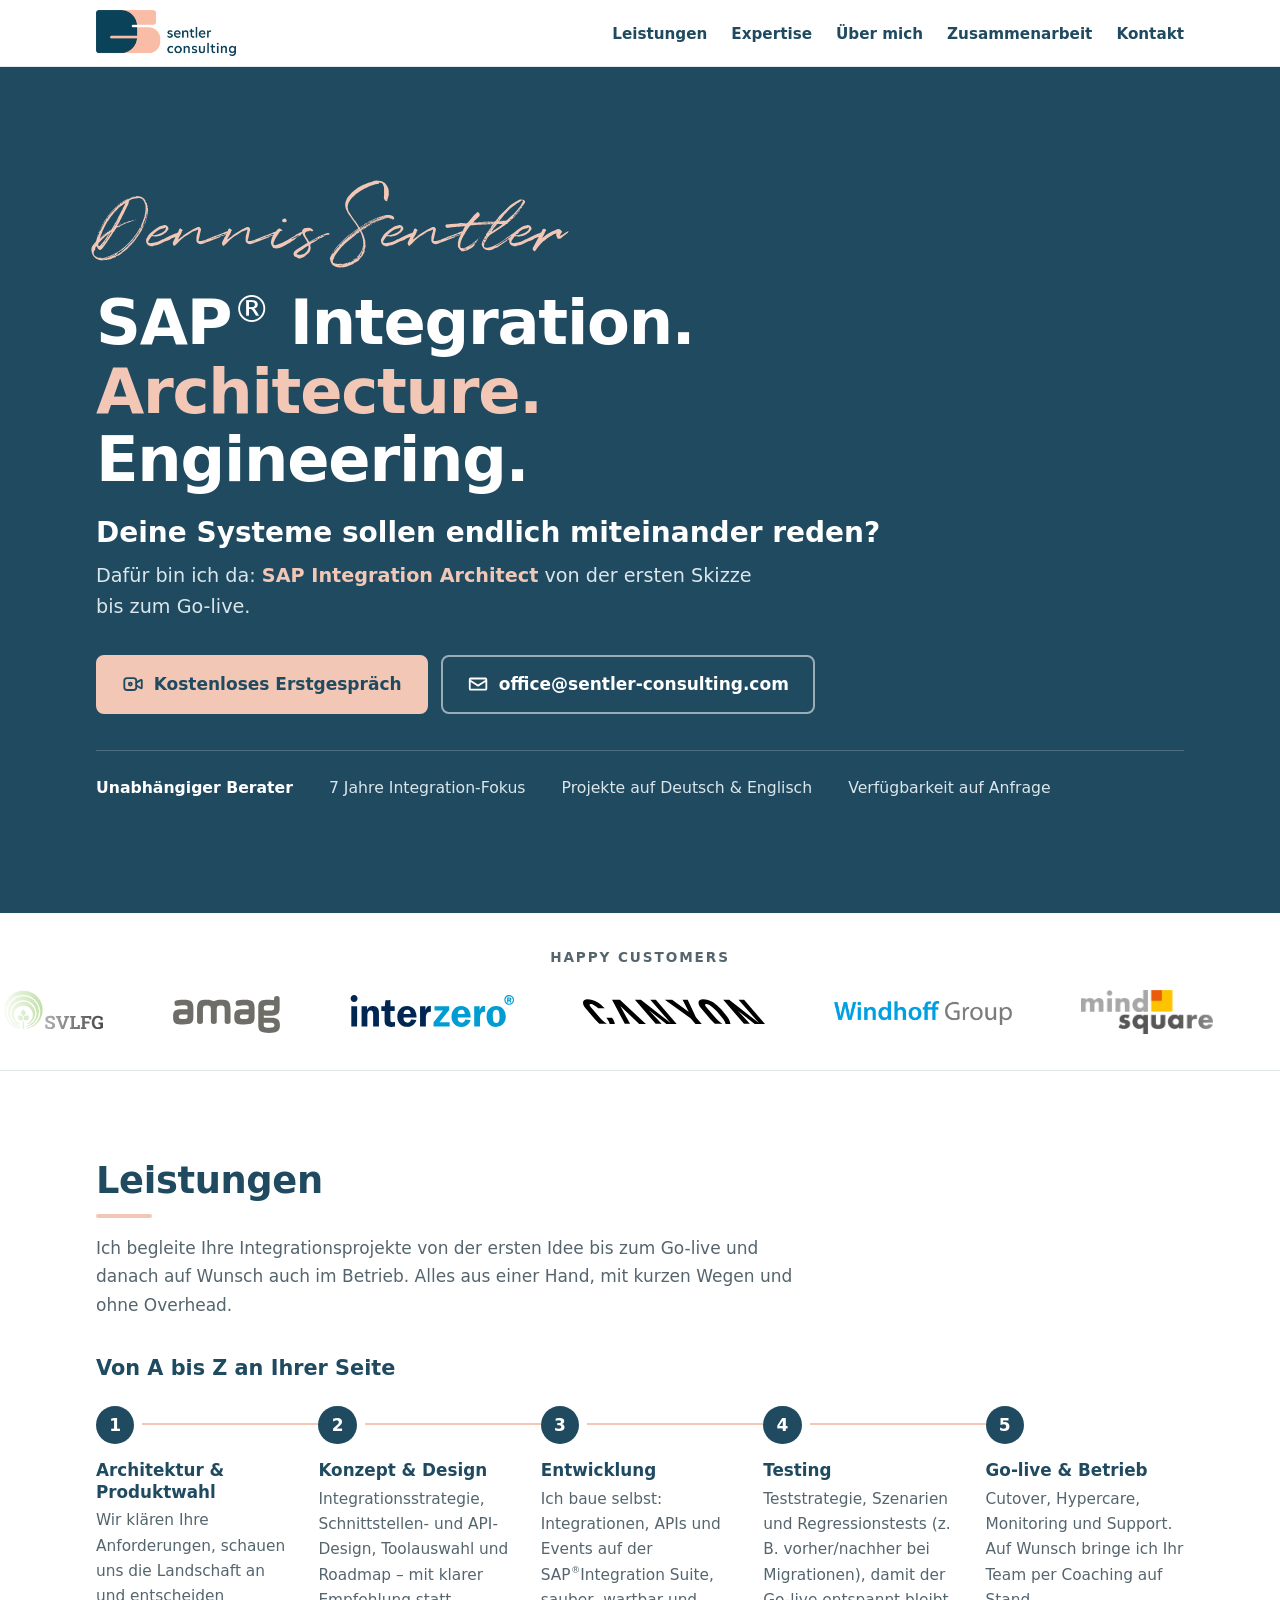
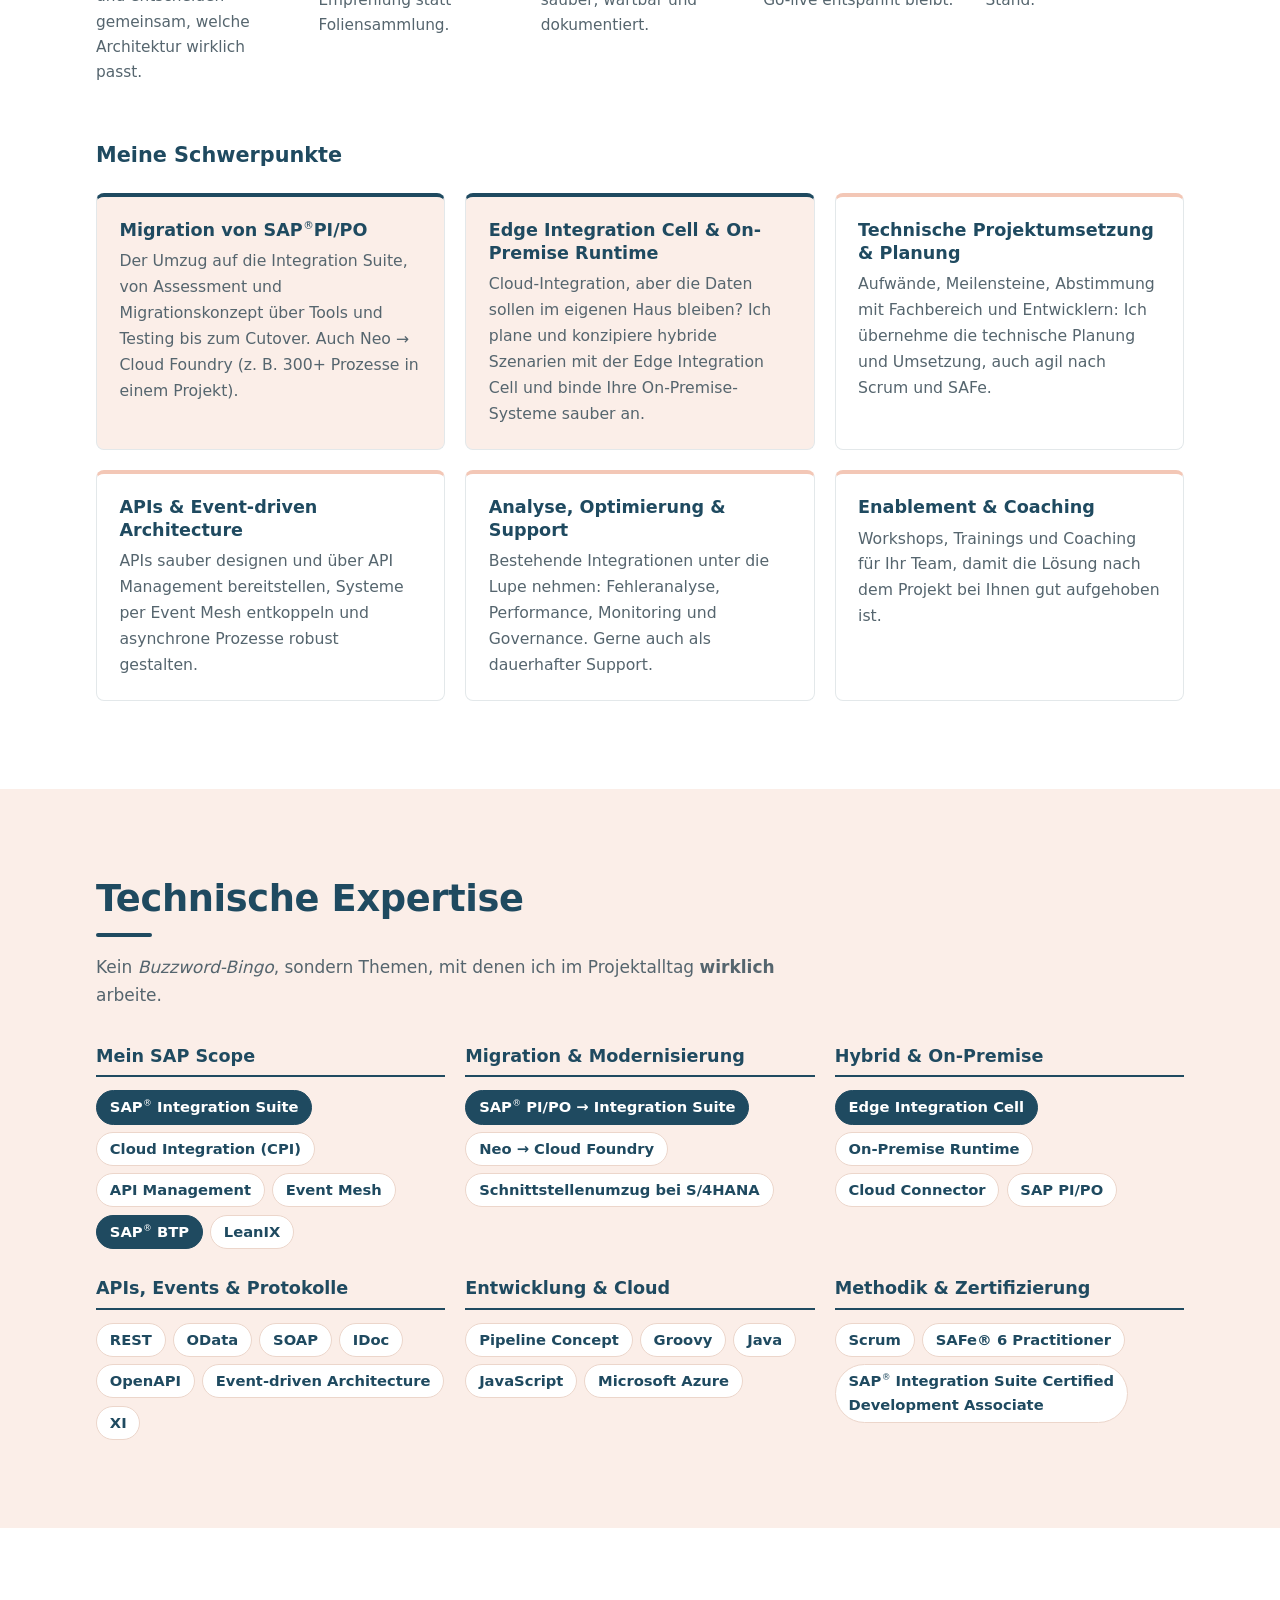
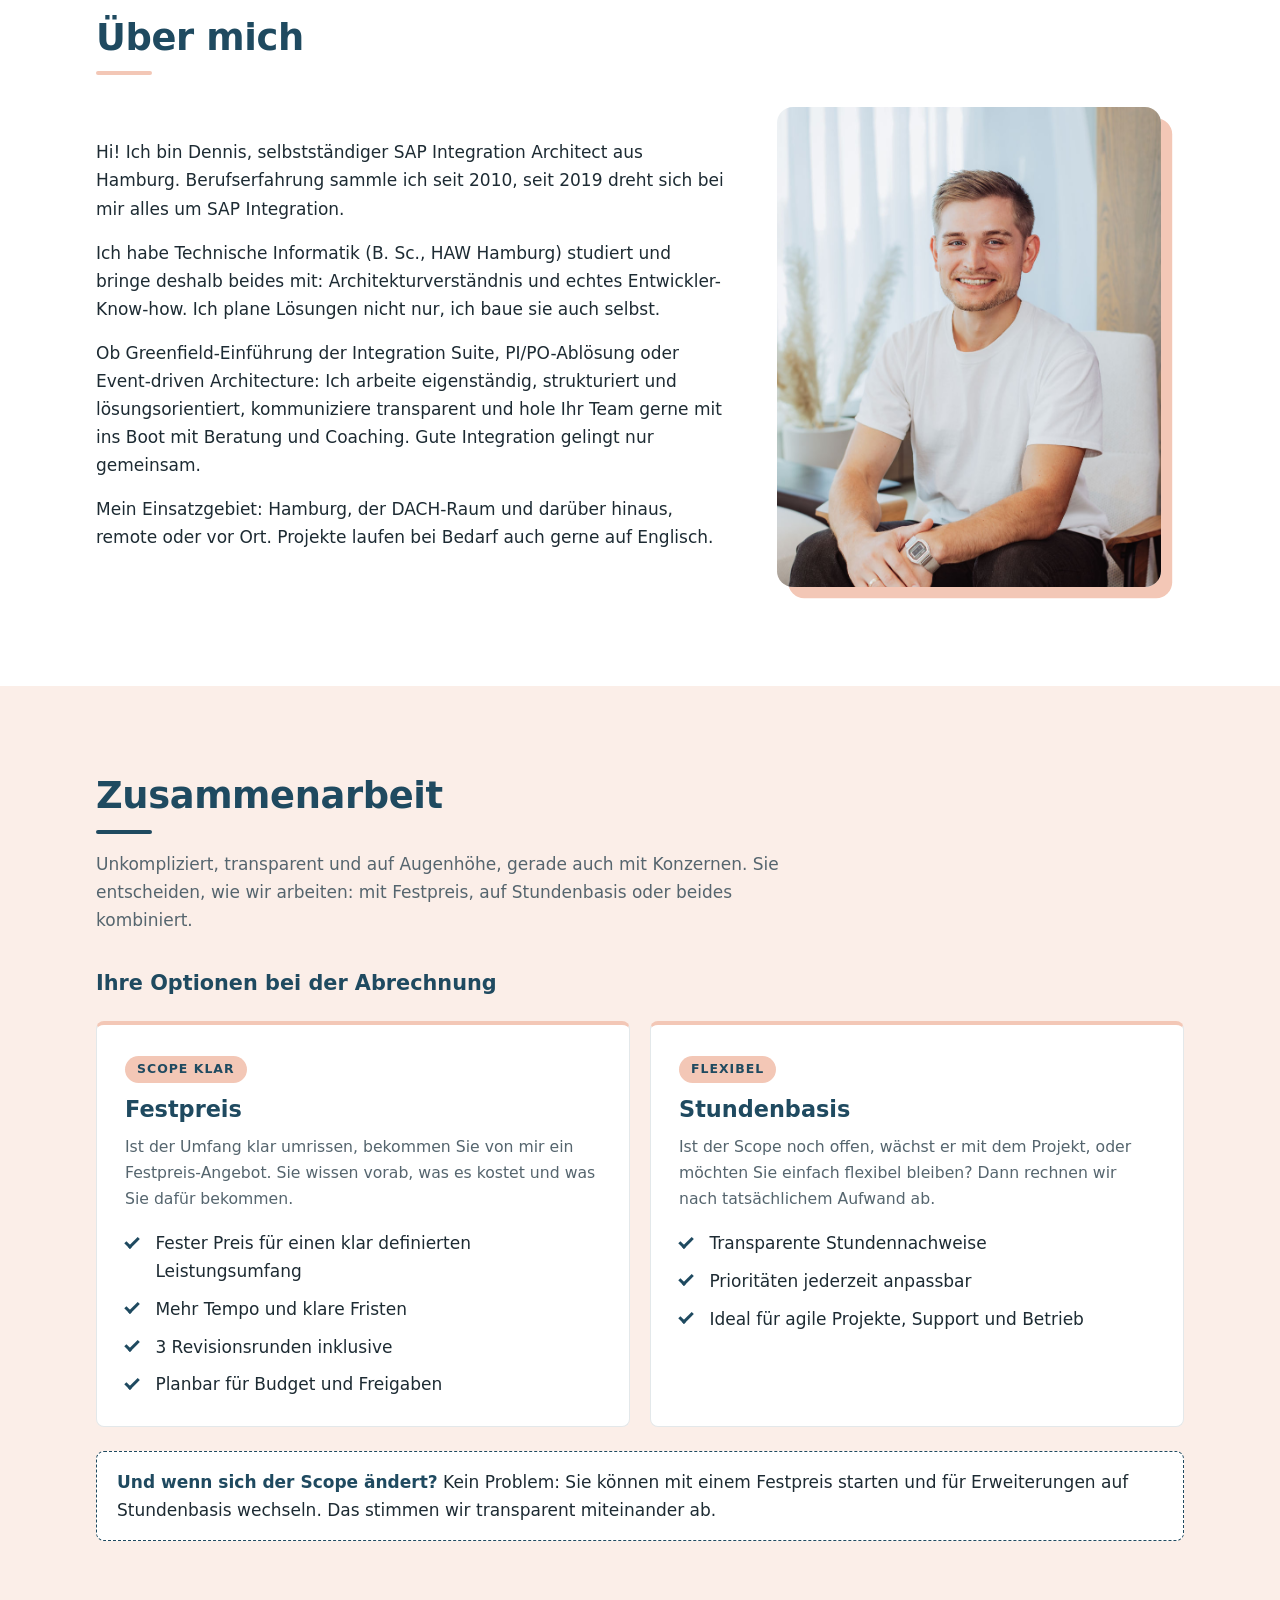
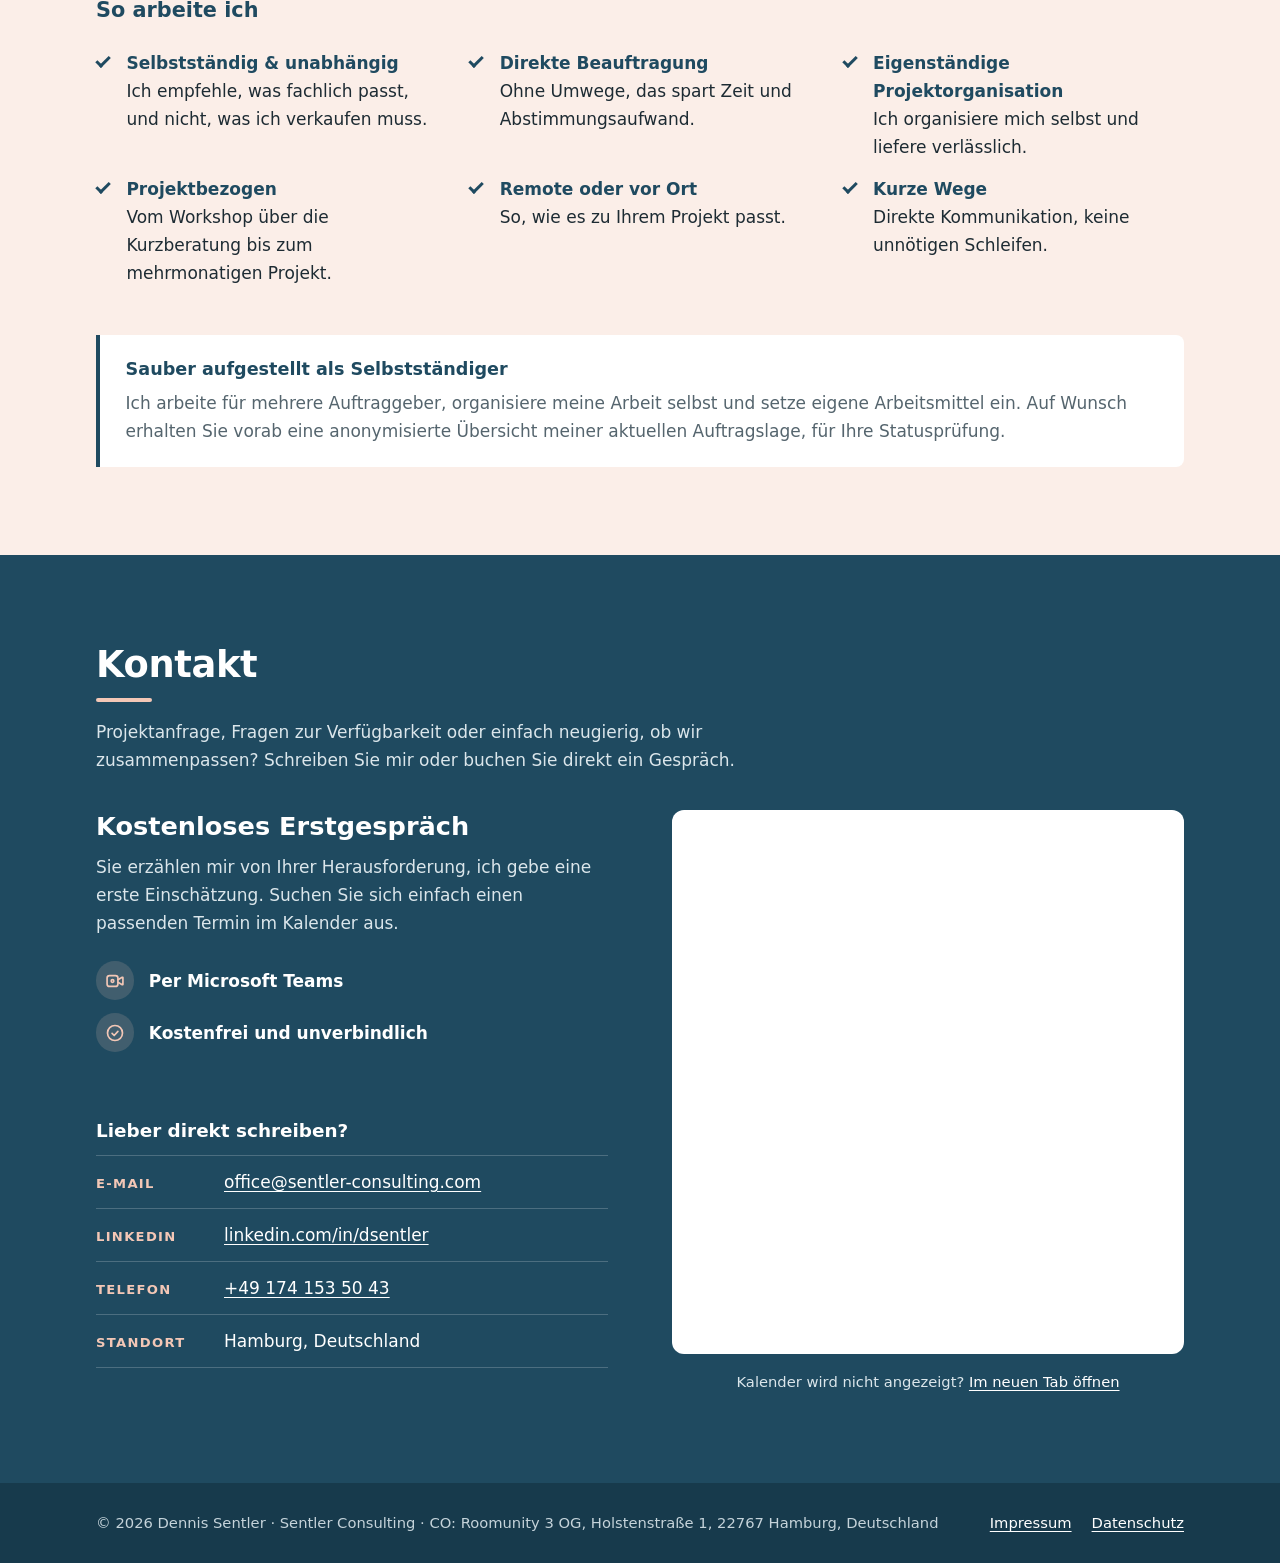
==== commit d4cd22e7: "text" ====
--- a/index.html
+++ b/index.html
@@ -221,10 +221,10 @@
         <h2 id="ueber-title">Über mich</h2>
         <div class="about">
           <div>
-            <p>Hallo, ich bin Dennis, selbstständiger SAP Integration Architect aus Hamburg. Berufserfahrung sammle ich seit 2010, seit 2019 dreht sich bei mir alles um SAP Integration.</p>
+            <p>Hi! Ich bin Dennis, selbstständiger SAP Integration Architect aus Hamburg. Berufserfahrung sammle ich seit 2010, seit 2019 dreht sich bei mir alles um SAP Integration.</p>
             <p>Ich habe Technische Informatik (B.&nbsp;Sc., HAW Hamburg) studiert und bringe deshalb beides mit: Architekturverständnis und echtes Entwickler-Know-how. Ich plane Lösungen nicht nur, ich baue sie auch selbst.</p>
-            <p>Ob Greenfield-Einführung der Integration Suite, PI/PO-Ablösung oder Event-driven Architecture: Ich arbeite eigenständig, strukturiert und lösungsorientiert, kommuniziere transparent und hole Ihr Team gerne mit ins Boot. Gute Integration gelingt nur gemeinsam.</p>
-            <p>Mein Einsatzgebiet: Hamburg, der DACH-Raum und darüber hinaus, remote oder vor Ort. Projekte laufen bei Bedarf auch auf Englisch.</p>
+            <p>Ob Greenfield-Einführung der Integration Suite, PI/PO-Ablösung oder Event-driven Architecture: Ich arbeite eigenständig, strukturiert und lösungsorientiert, kommuniziere transparent und hole Ihr Team gerne mit ins Boot mit Beratung und Coaching. Gute Integration gelingt nur gemeinsam.</p>
+            <p>Mein Einsatzgebiet: Hamburg, der DACH-Raum und darüber hinaus, remote oder vor Ort. Projekte laufen bei Bedarf auch gerne auf Englisch.</p>
           </div>
           <figure class="portrait">
             <img src="assets/profile.jpg" alt="Dennis Sentler, selbstständiger SAP Integration Architect aus Hamburg" width="1067" height="1600" loading="lazy">
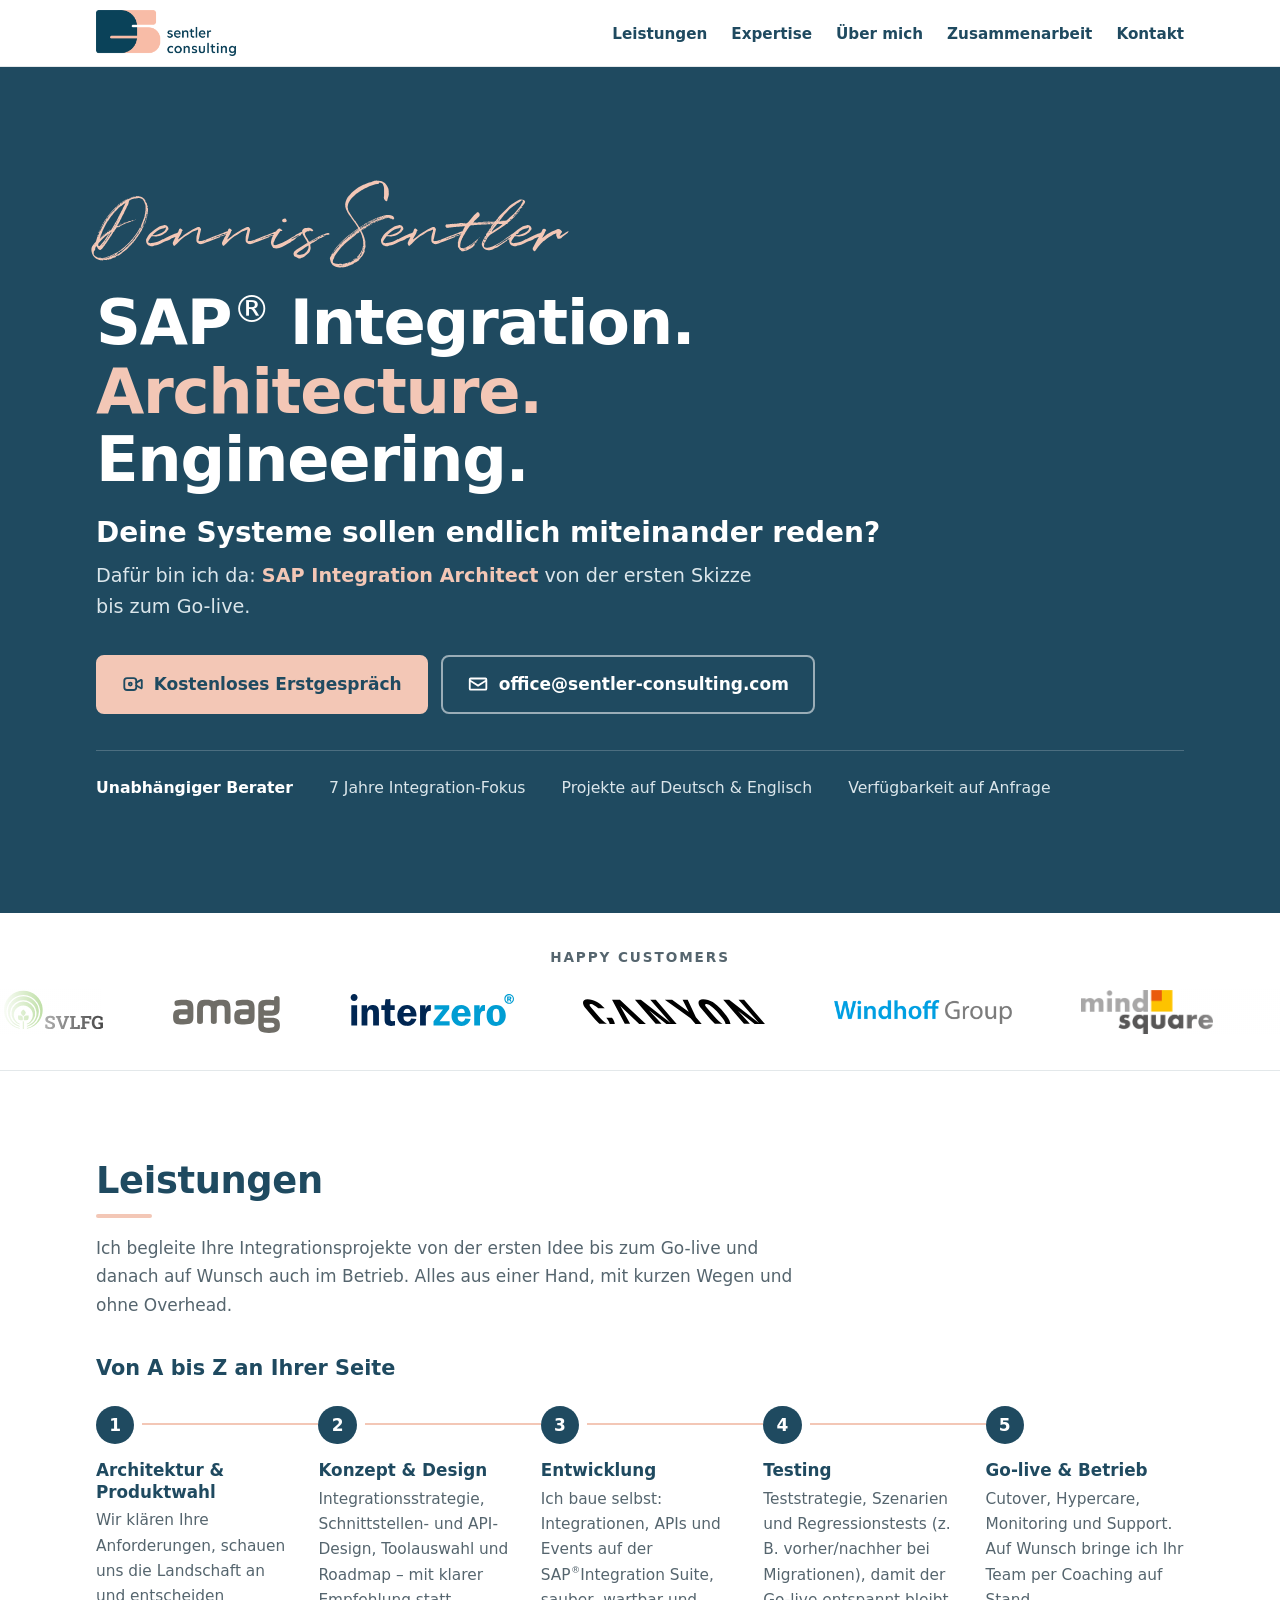
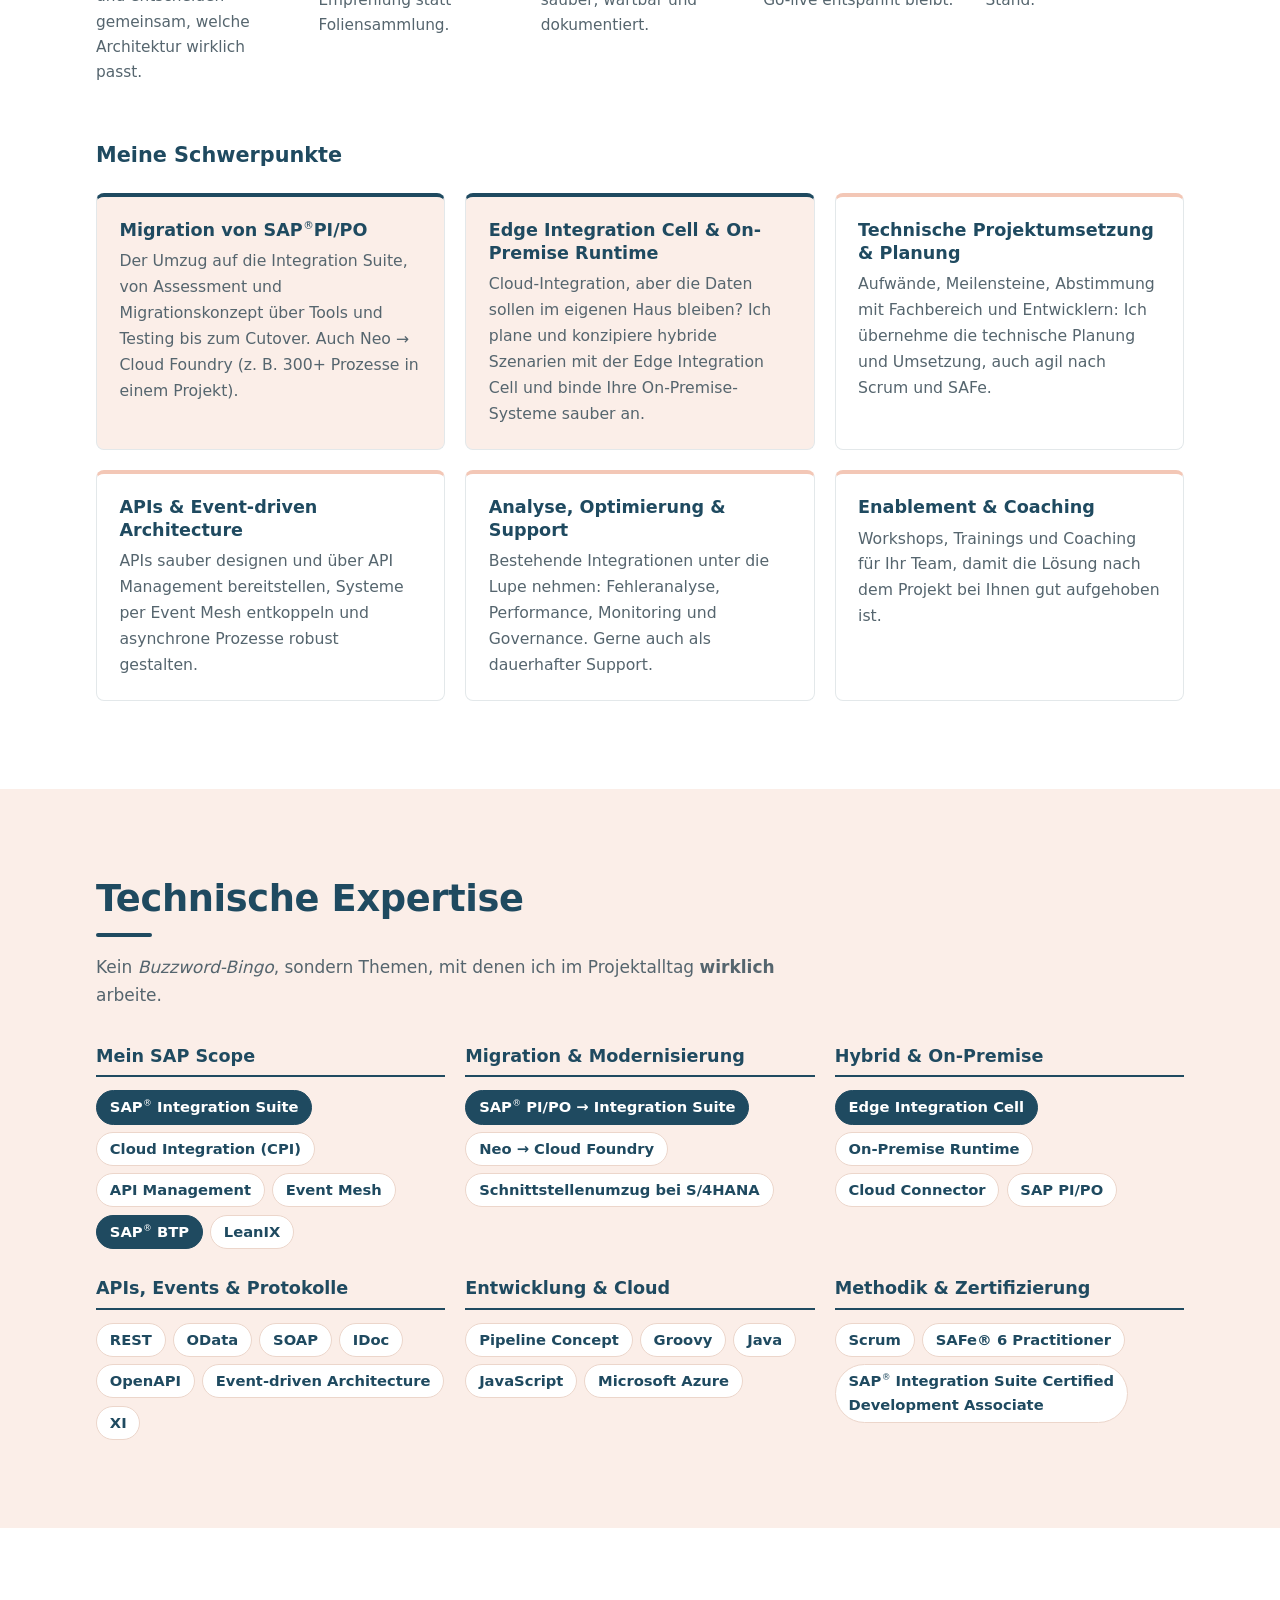
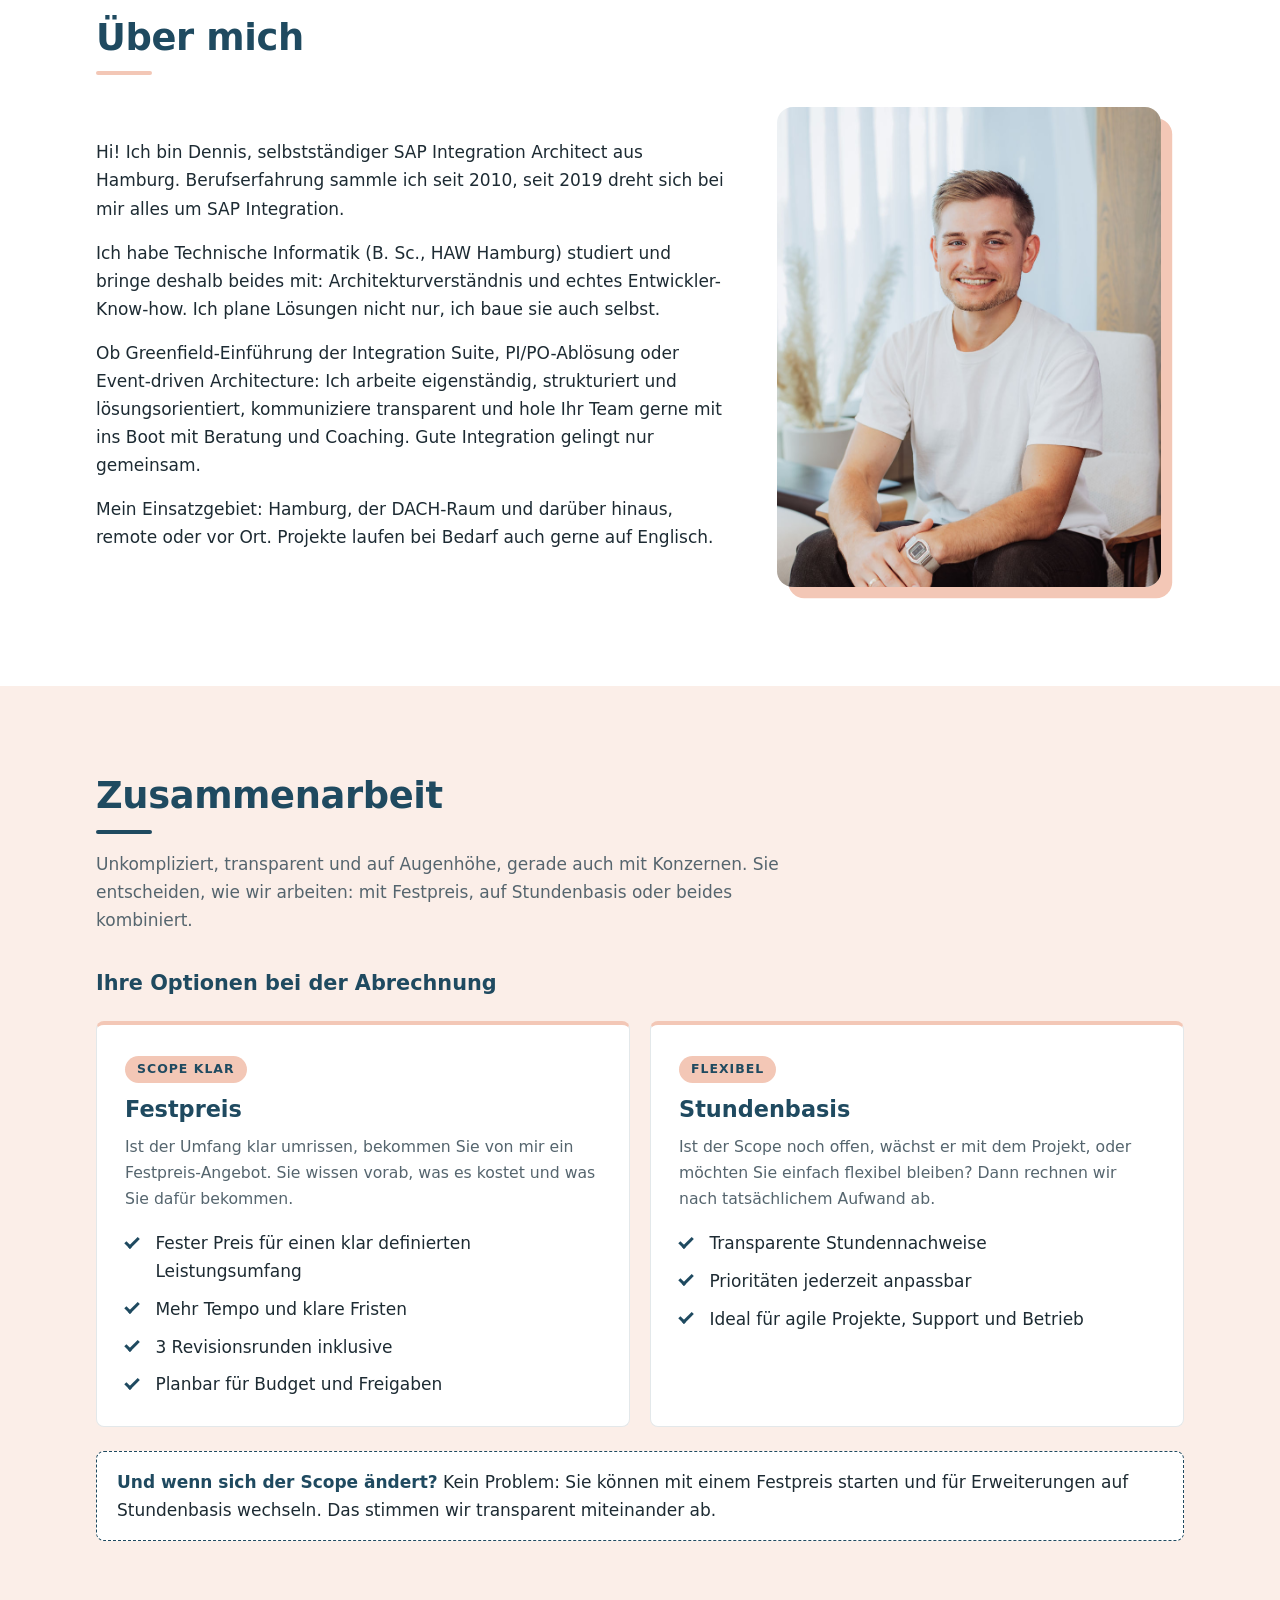
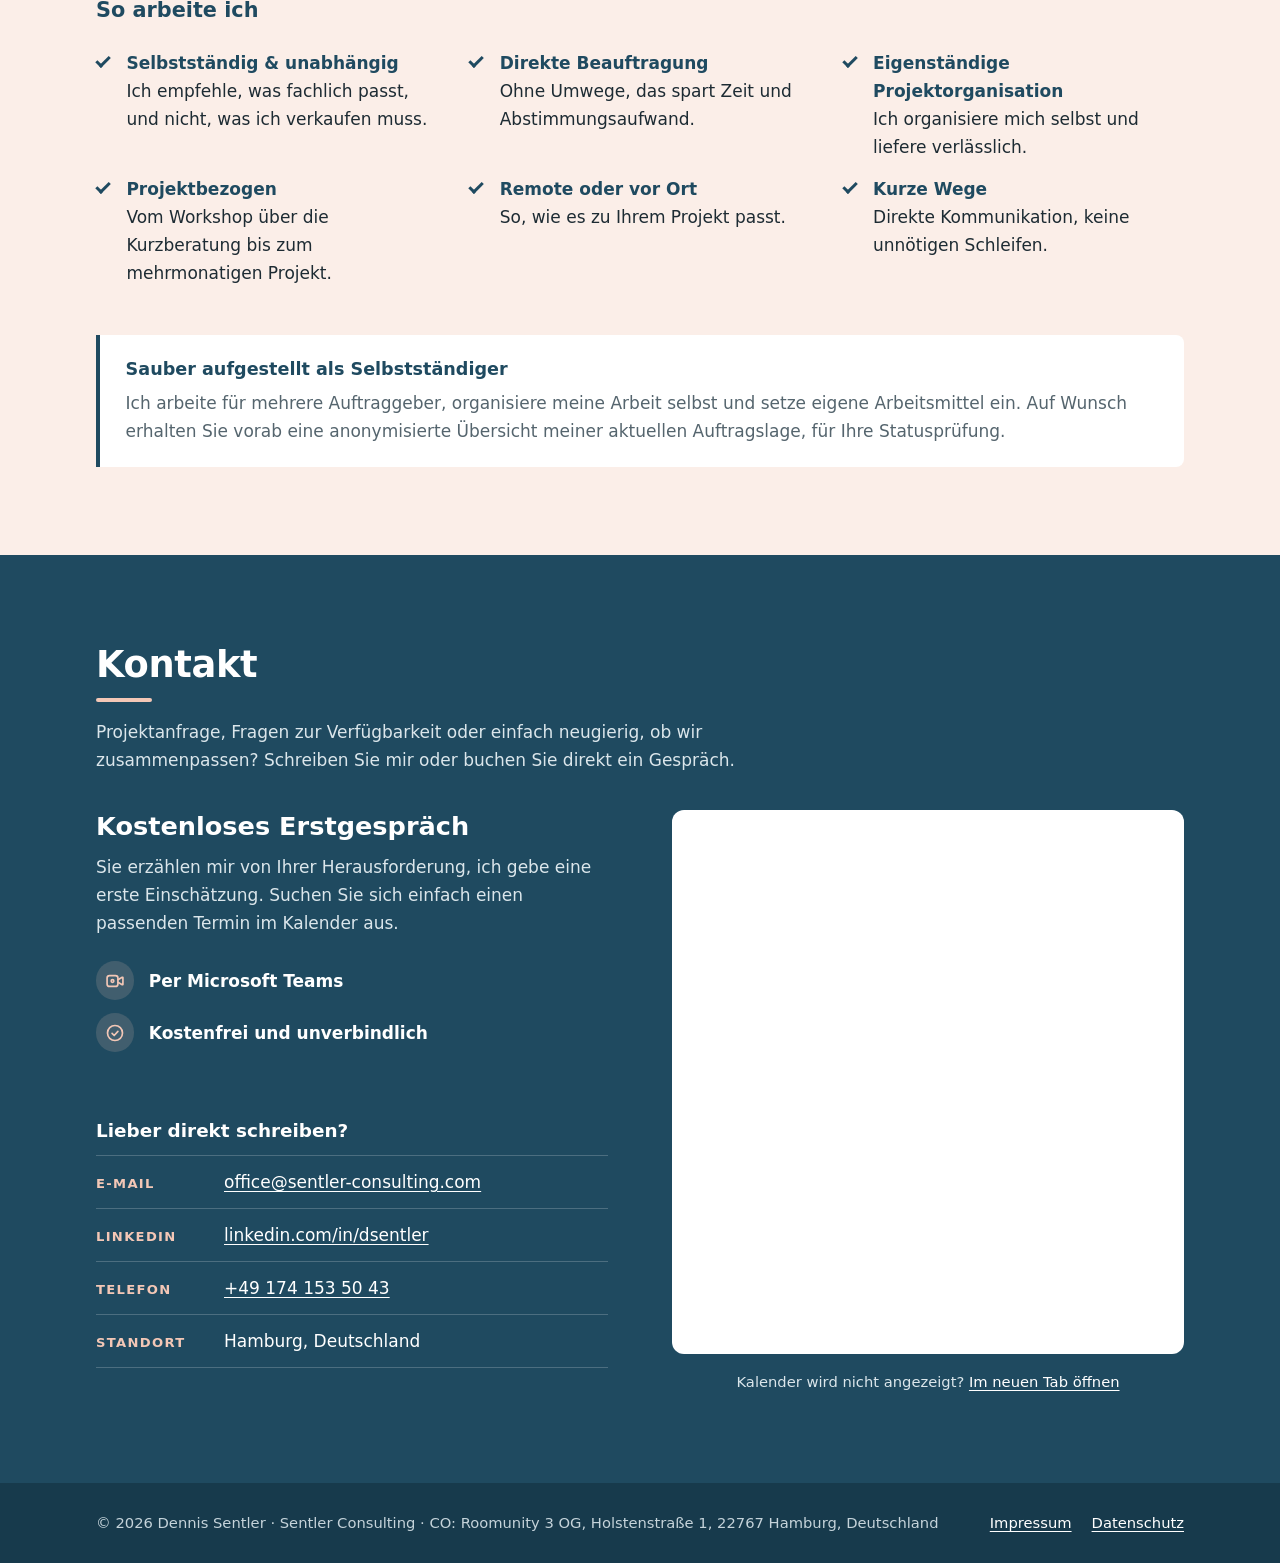
==== commit c54dcfc6: "fixed carusell glitch" ====
--- a/index.html
+++ b/index.html
@@ -56,7 +56,7 @@
   <meta property="og:description" content="SAP Integration Suite, PI/PO-Migration und Edge Integration Cell – unabhängig, direkt, aus Hamburg.">
   <meta property="og:type" content="website">
   <meta property="og:image" content="https://sentler-consulting.com/assets/logo.png">
-  <link rel="stylesheet" href="styles.css">
+  <link rel="stylesheet" href="styles.css?v=20261105-marquee">
 </head>
 <body>
   <a class="skip" href="#main">Zum Inhalt springen</a>
@@ -106,20 +106,20 @@
       </div>
       <div class="marquee">
         <ul class="marquee-track">
-            <li class="svlfg"><img src="assets/customer_svlfg.svg" alt="SVLFG" loading="lazy"></li>
-            <li class="amag"><img src="assets/customer_AMAG_logo.svg" alt="AMAG" loading="lazy"></li>
-            <li class="interzero"><img src="assets/customer_interzero.svg" alt="Interzero" loading="lazy"></li>
-            <li class="canyon"><img src="assets/customer_CanyonBicycles.svg" alt="Canyon" loading="lazy"></li>
-            <li class="windhoff"><img src="assets/customer_windhoff_logo.png" alt="Windhoff Group" loading="lazy"></li>
-            <li class="mindsquare"><img src="assets/customer_Mindsquare_Logo.png" alt="mindsquare" loading="lazy"></li>
+            <li class="svlfg"><img src="assets/customer_svlfg.svg" alt="SVLFG" decoding="async"></li>
+            <li class="amag"><img src="assets/customer_AMAG_logo.svg" alt="AMAG" decoding="async"></li>
+            <li class="interzero"><img src="assets/customer_interzero.svg" alt="Interzero" decoding="async"></li>
+            <li class="canyon"><img src="assets/customer_CanyonBicycles.svg" alt="Canyon" decoding="async"></li>
+            <li class="windhoff"><img src="assets/customer_windhoff_logo.png" alt="Windhoff Group" decoding="async"></li>
+            <li class="mindsquare"><img src="assets/customer_Mindsquare_Logo.png" alt="mindsquare" decoding="async"></li>
         </ul>
         <ul class="marquee-track" aria-hidden="true">
-            <li class="svlfg"><img src="assets/customer_svlfg.svg" alt="" loading="lazy"></li>
-            <li class="amag"><img src="assets/customer_AMAG_logo.svg" alt="" loading="lazy"></li>
-            <li class="interzero"><img src="assets/customer_interzero.svg" alt="" loading="lazy"></li>
-            <li class="canyon"><img src="assets/customer_CanyonBicycles.svg" alt="" loading="lazy"></li>
-            <li class="windhoff"><img src="assets/customer_windhoff_logo.png" alt="" loading="lazy"></li>
-            <li class="mindsquare"><img src="assets/customer_Mindsquare_Logo.png" alt="" loading="lazy"></li>
+            <li class="svlfg"><img src="assets/customer_svlfg.svg" alt="" decoding="async"></li>
+            <li class="amag"><img src="assets/customer_AMAG_logo.svg" alt="" decoding="async"></li>
+            <li class="interzero"><img src="assets/customer_interzero.svg" alt="" decoding="async"></li>
+            <li class="canyon"><img src="assets/customer_CanyonBicycles.svg" alt="" decoding="async"></li>
+            <li class="windhoff"><img src="assets/customer_windhoff_logo.png" alt="" decoding="async"></li>
+            <li class="mindsquare"><img src="assets/customer_Mindsquare_Logo.png" alt="" decoding="async"></li>
         </ul>
       </div>
     </section>
--- a/styles.css
+++ b/styles.css
@@ -144,15 +144,17 @@
   color: var(--muted); text-align: center; margin-bottom: 1.5rem;
 }
 .refs h2::after { display: none; }
-.marquee {
-  display: flex; overflow: hidden;
-  -webkit-mask-image: linear-gradient(90deg, transparent, #000 8%, #000 92%, transparent);
-  mask-image: linear-gradient(90deg, transparent, #000 8%, #000 92%, transparent);
-}
+.marquee { position: relative; display: flex; overflow: hidden; }
+/* Weiche Kanten per Overlay statt mask-image (mask + Animation lässt auf iOS Safari Bilder verschwinden) */
+.marquee::before, .marquee::after {
+  content: ""; position: absolute; top: 0; bottom: 0; width: 8%; z-index: 1; pointer-events: none;
+}
+.marquee::before { left: 0; background: linear-gradient(90deg, var(--bg), rgba(255, 255, 255, 0)); }
+.marquee::after { right: 0; background: linear-gradient(270deg, var(--bg), rgba(255, 255, 255, 0)); }
 .marquee-track {
   flex: 0 0 auto; min-width: 100%; list-style: none; margin: 0; padding: 0;
   display: flex; align-items: center; justify-content: space-around; gap: 4rem; padding-right: 4rem;
-  animation: scroll 28s linear infinite;
+  animation: scroll 28s linear infinite; will-change: transform;
 }
 .marquee:hover .marquee-track { animation-play-state: paused; }
 .marquee-track img { height: 2.6rem; width: auto; max-width: none; }
@@ -162,15 +164,16 @@
 .marquee-track .windhoff img { height: 1.5rem; }
 .marquee-track .mindsquare img { height: 2.8rem; }
 /* optischer Ausgleich: Schwerpunkt der Logos auf eine gemeinsame Mittellinie */
-.marquee-track .svlfg img { transform: translateY(-3px); }
-.marquee-track .amag img { transform: translateY(3px); }
-.marquee-track .interzero img { transform: translateY(-1px); }
-.marquee-track .windhoff img { transform: translateY(1px); }
-.marquee-track .mindsquare img { transform: translateY(1px); }
-@keyframes scroll { to { transform: translateX(-100%); } }
+.marquee-track .svlfg img { position: relative; top: -3px; }
+.marquee-track .amag img { position: relative; top: 3px; }
+.marquee-track .interzero img { position: relative; top: -1px; }
+.marquee-track .windhoff img { position: relative; top: 1px; }
+.marquee-track .mindsquare img { position: relative; top: 1px; }
+@keyframes scroll { to { transform: translate3d(-100%, 0, 0); } }
 @media (prefers-reduced-motion: reduce) {
-  .marquee { flex-wrap: wrap; justify-content: center; -webkit-mask-image: none; mask-image: none; }
-  .marquee-track { animation: none; flex-wrap: wrap; justify-content: center; padding: 0; gap: 1.5rem 3rem; }
+  .marquee { flex-wrap: wrap; justify-content: center; }
+  .marquee::before, .marquee::after { display: none; }
+  .marquee-track { animation: none; will-change: auto; flex-wrap: wrap; justify-content: center; padding: 0; gap: 1.5rem 3rem; }
   .marquee-track[aria-hidden="true"] { display: none; }
 }
 
@@ -215,7 +218,7 @@
   margin: 0 .7rem .7rem 0; max-width: 24rem; width: 100%; justify-self: center;
   overflow: hidden; border-radius: 1rem; box-shadow: .7rem .7rem 0 var(--peach);
 }
-@media (max-width: 54.99rem) { .portrait { order: -1; max-width: 17rem; margin: 0 auto .7rem; translate: -.35rem 0; } }
+@media (max-width: 54.99rem) { .portrait { order: -1; max-width: 17rem; margin: 0 auto .7rem; } }
 .portrait img {
   display: block; width: 100%; height: auto; aspect-ratio: 4 / 5; object-fit: cover; object-position: 50% 18%;
   transform: scale(1.22); transform-origin: 53% 29%;
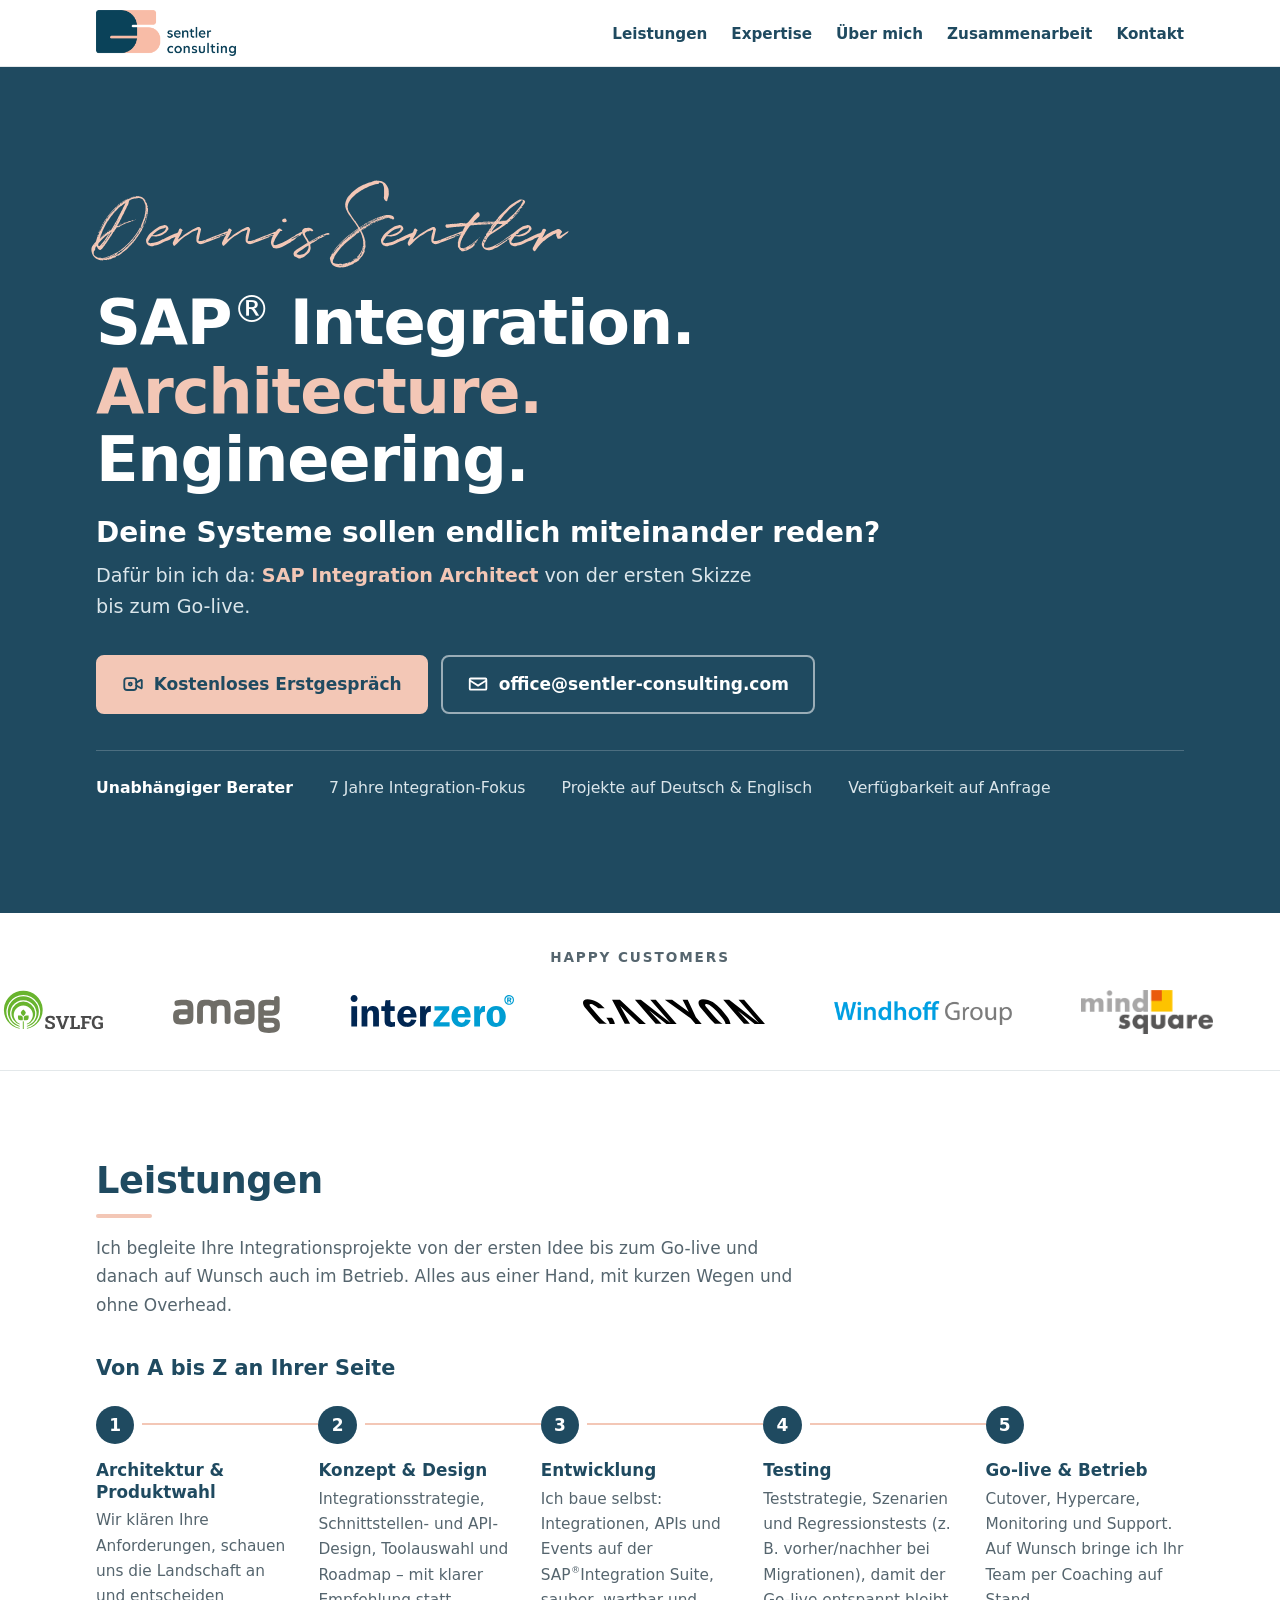
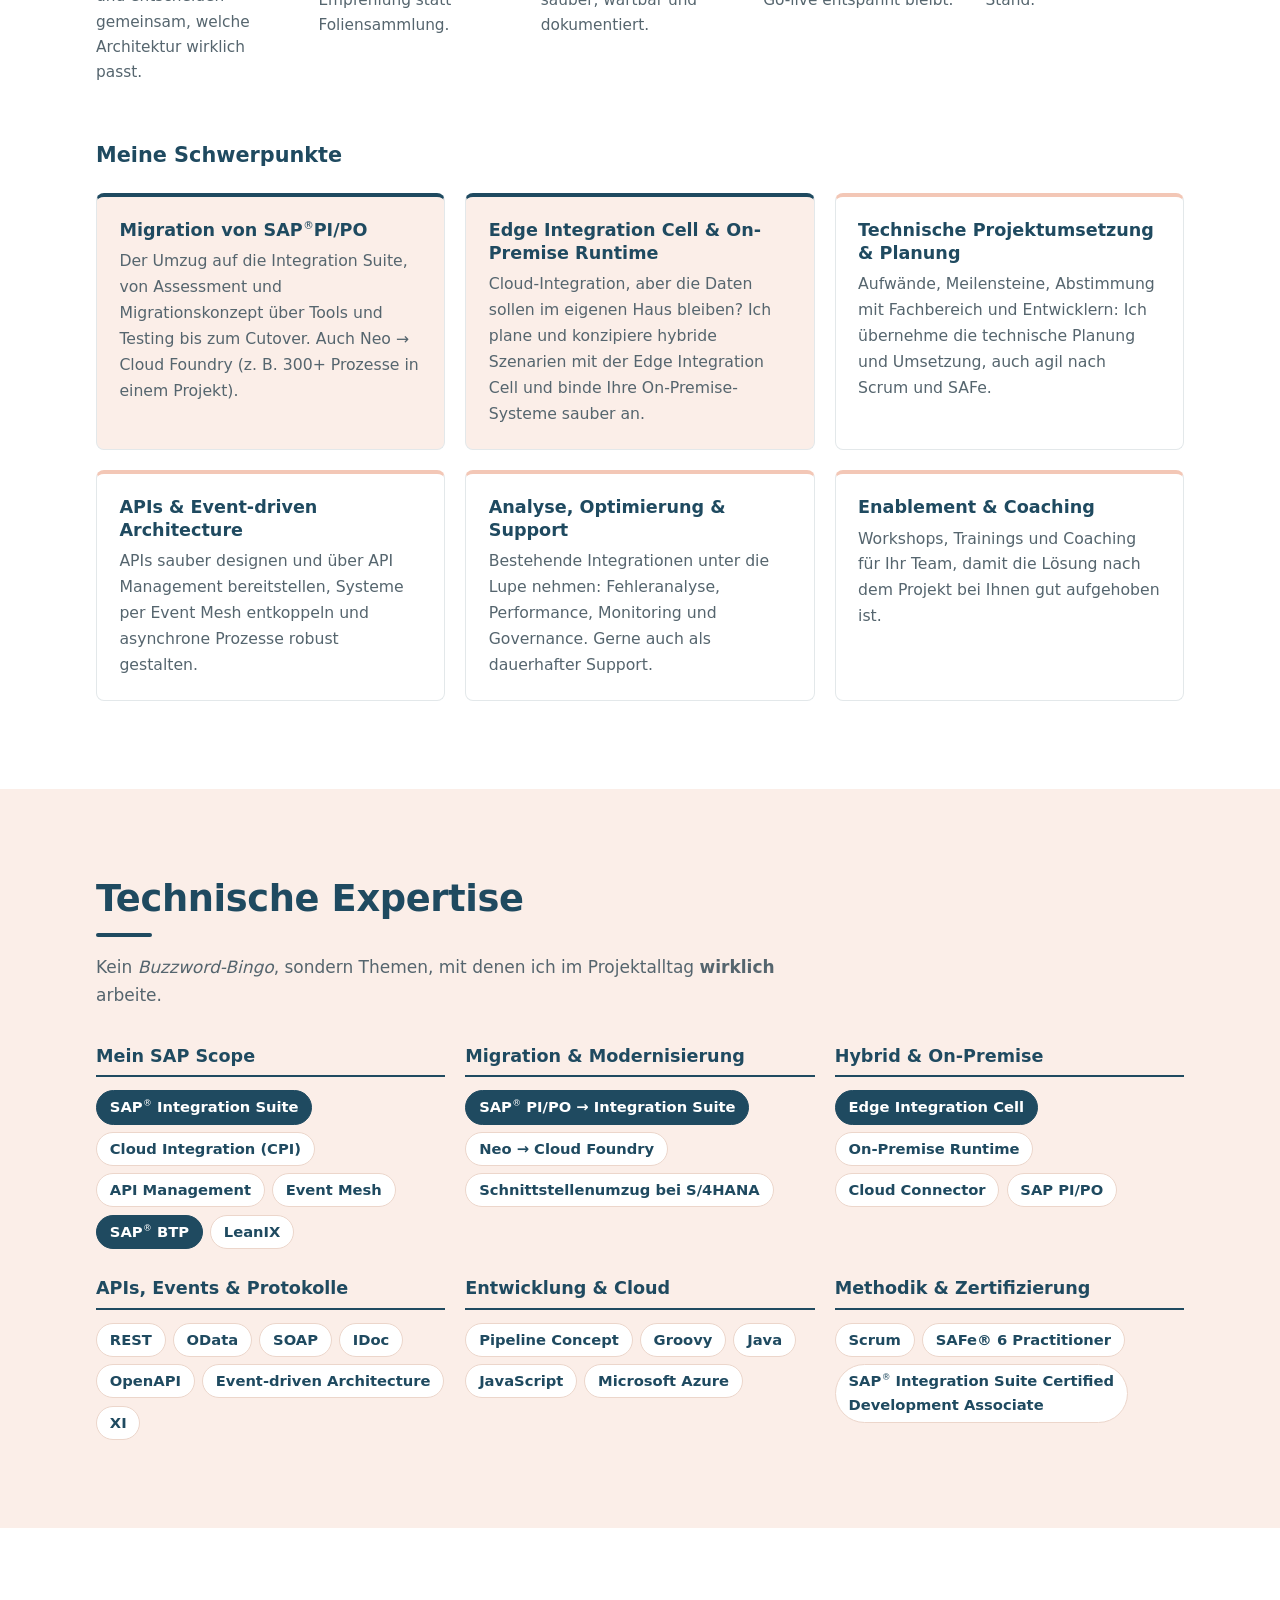
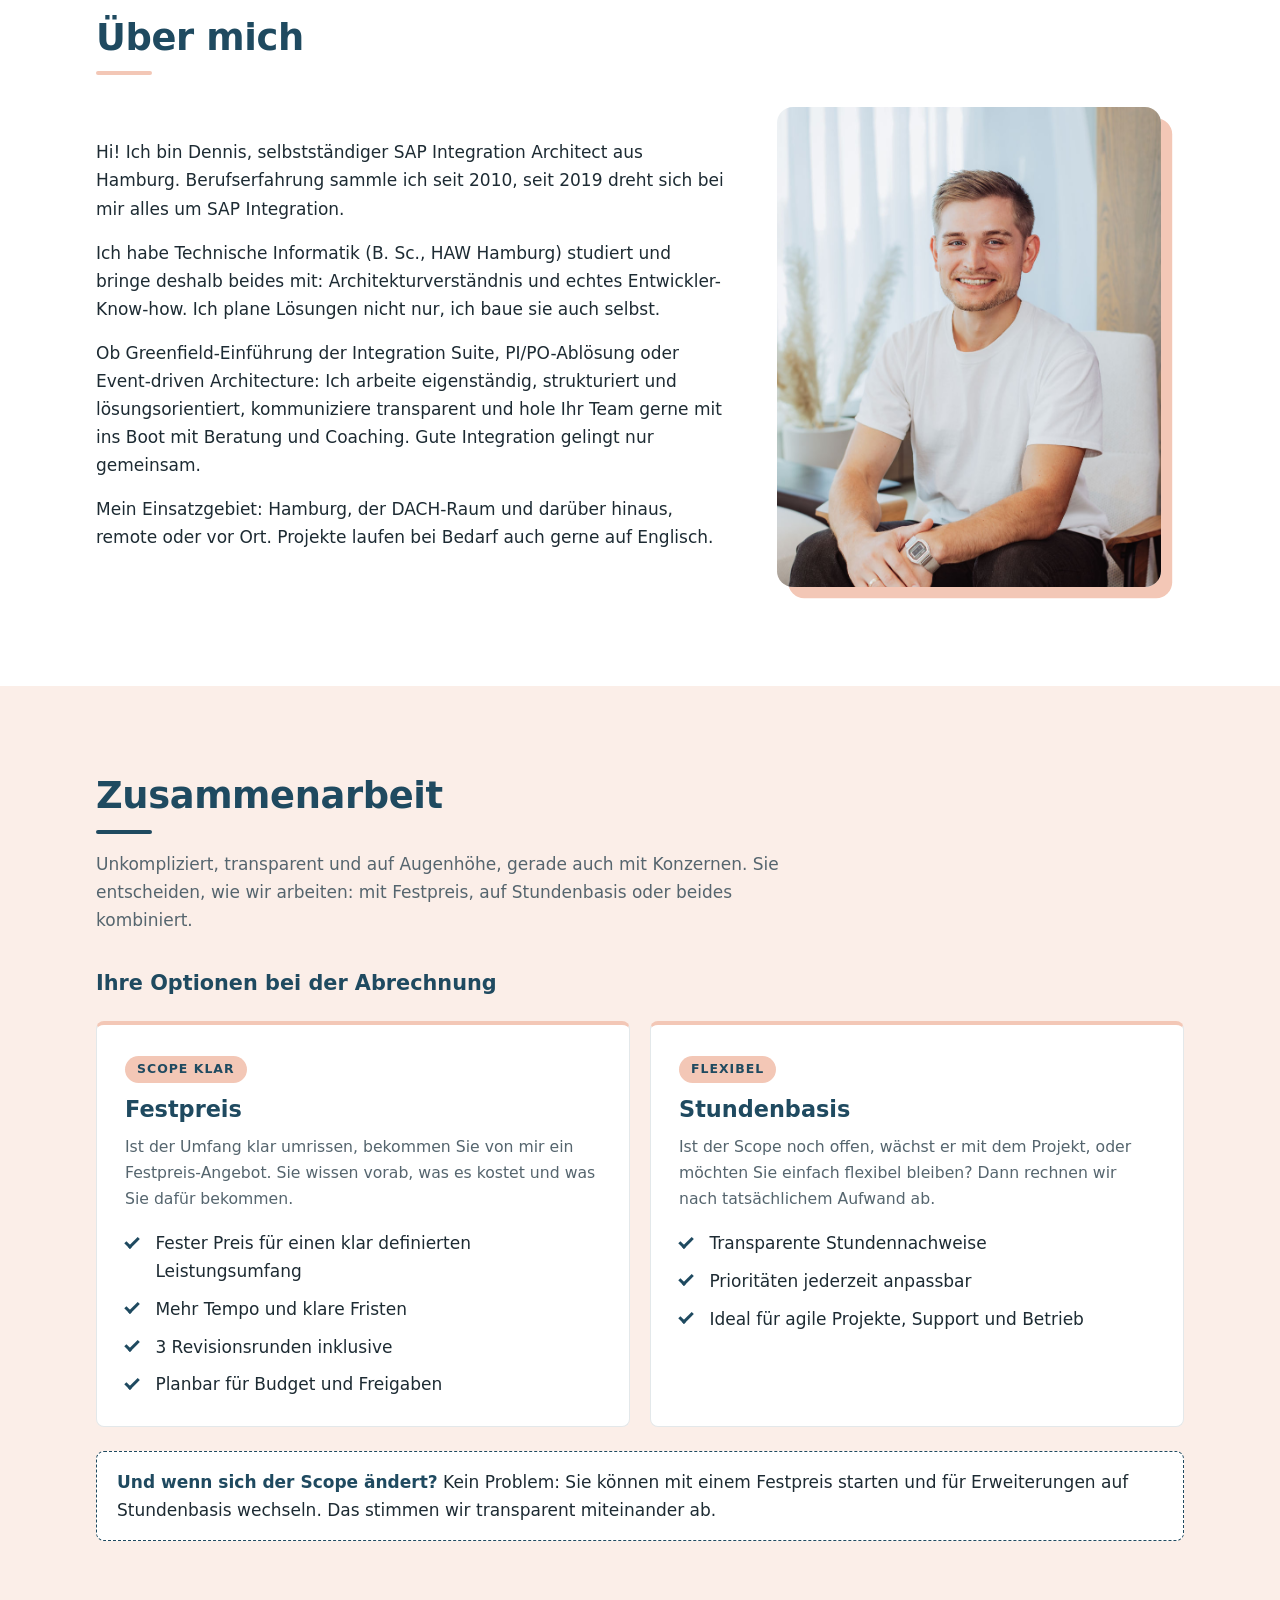
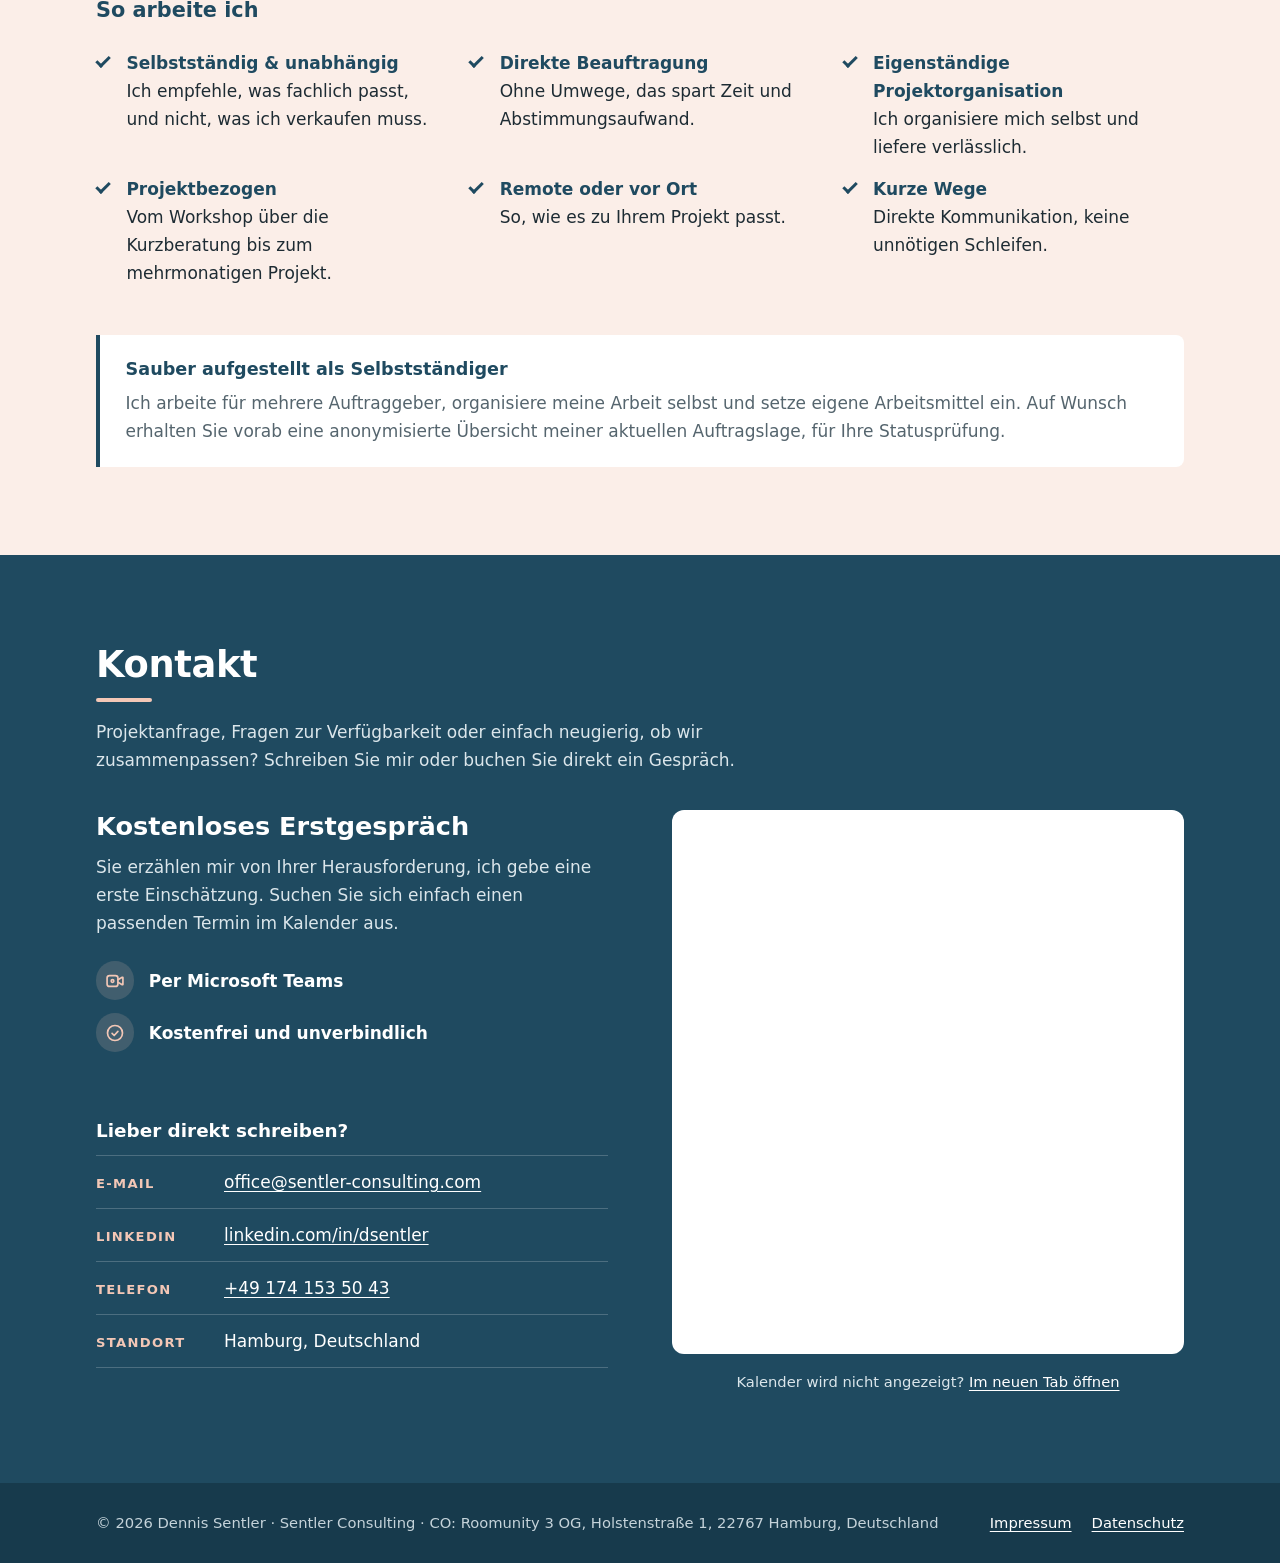
==== commit baaa5f71: "fix#2 carusell" ====
--- a/index.html
+++ b/index.html
@@ -56,7 +56,7 @@
   <meta property="og:description" content="SAP Integration Suite, PI/PO-Migration und Edge Integration Cell – unabhängig, direkt, aus Hamburg.">
   <meta property="og:type" content="website">
   <meta property="og:image" content="https://sentler-consulting.com/assets/logo.png">
-  <link rel="stylesheet" href="styles.css?v=20261105-marquee">
+  <link rel="stylesheet" href="styles.css?v=20261105-marquee2">
 </head>
 <body>
   <a class="skip" href="#main">Zum Inhalt springen</a>
--- a/styles.css
+++ b/styles.css
@@ -144,17 +144,11 @@
   color: var(--muted); text-align: center; margin-bottom: 1.5rem;
 }
 .refs h2::after { display: none; }
-.marquee { position: relative; display: flex; overflow: hidden; }
-/* Weiche Kanten per Overlay statt mask-image (mask + Animation lässt auf iOS Safari Bilder verschwinden) */
-.marquee::before, .marquee::after {
-  content: ""; position: absolute; top: 0; bottom: 0; width: 8%; z-index: 1; pointer-events: none;
-}
-.marquee::before { left: 0; background: linear-gradient(90deg, var(--bg), rgba(255, 255, 255, 0)); }
-.marquee::after { right: 0; background: linear-gradient(270deg, var(--bg), rgba(255, 255, 255, 0)); }
+.marquee { display: flex; overflow: hidden; }
 .marquee-track {
   flex: 0 0 auto; min-width: 100%; list-style: none; margin: 0; padding: 0;
   display: flex; align-items: center; justify-content: space-around; gap: 4rem; padding-right: 4rem;
-  animation: scroll 28s linear infinite; will-change: transform;
+  animation: scroll 28s linear infinite;
 }
 .marquee:hover .marquee-track { animation-play-state: paused; }
 .marquee-track img { height: 2.6rem; width: auto; max-width: none; }
@@ -169,11 +163,10 @@
 .marquee-track .interzero img { position: relative; top: -1px; }
 .marquee-track .windhoff img { position: relative; top: 1px; }
 .marquee-track .mindsquare img { position: relative; top: 1px; }
-@keyframes scroll { to { transform: translate3d(-100%, 0, 0); } }
+@keyframes scroll { to { transform: translateX(-100%); } }
 @media (prefers-reduced-motion: reduce) {
   .marquee { flex-wrap: wrap; justify-content: center; }
-  .marquee::before, .marquee::after { display: none; }
-  .marquee-track { animation: none; will-change: auto; flex-wrap: wrap; justify-content: center; padding: 0; gap: 1.5rem 3rem; }
+  .marquee-track { animation: none; flex-wrap: wrap; justify-content: center; padding: 0; gap: 1.5rem 3rem; }
   .marquee-track[aria-hidden="true"] { display: none; }
 }
 
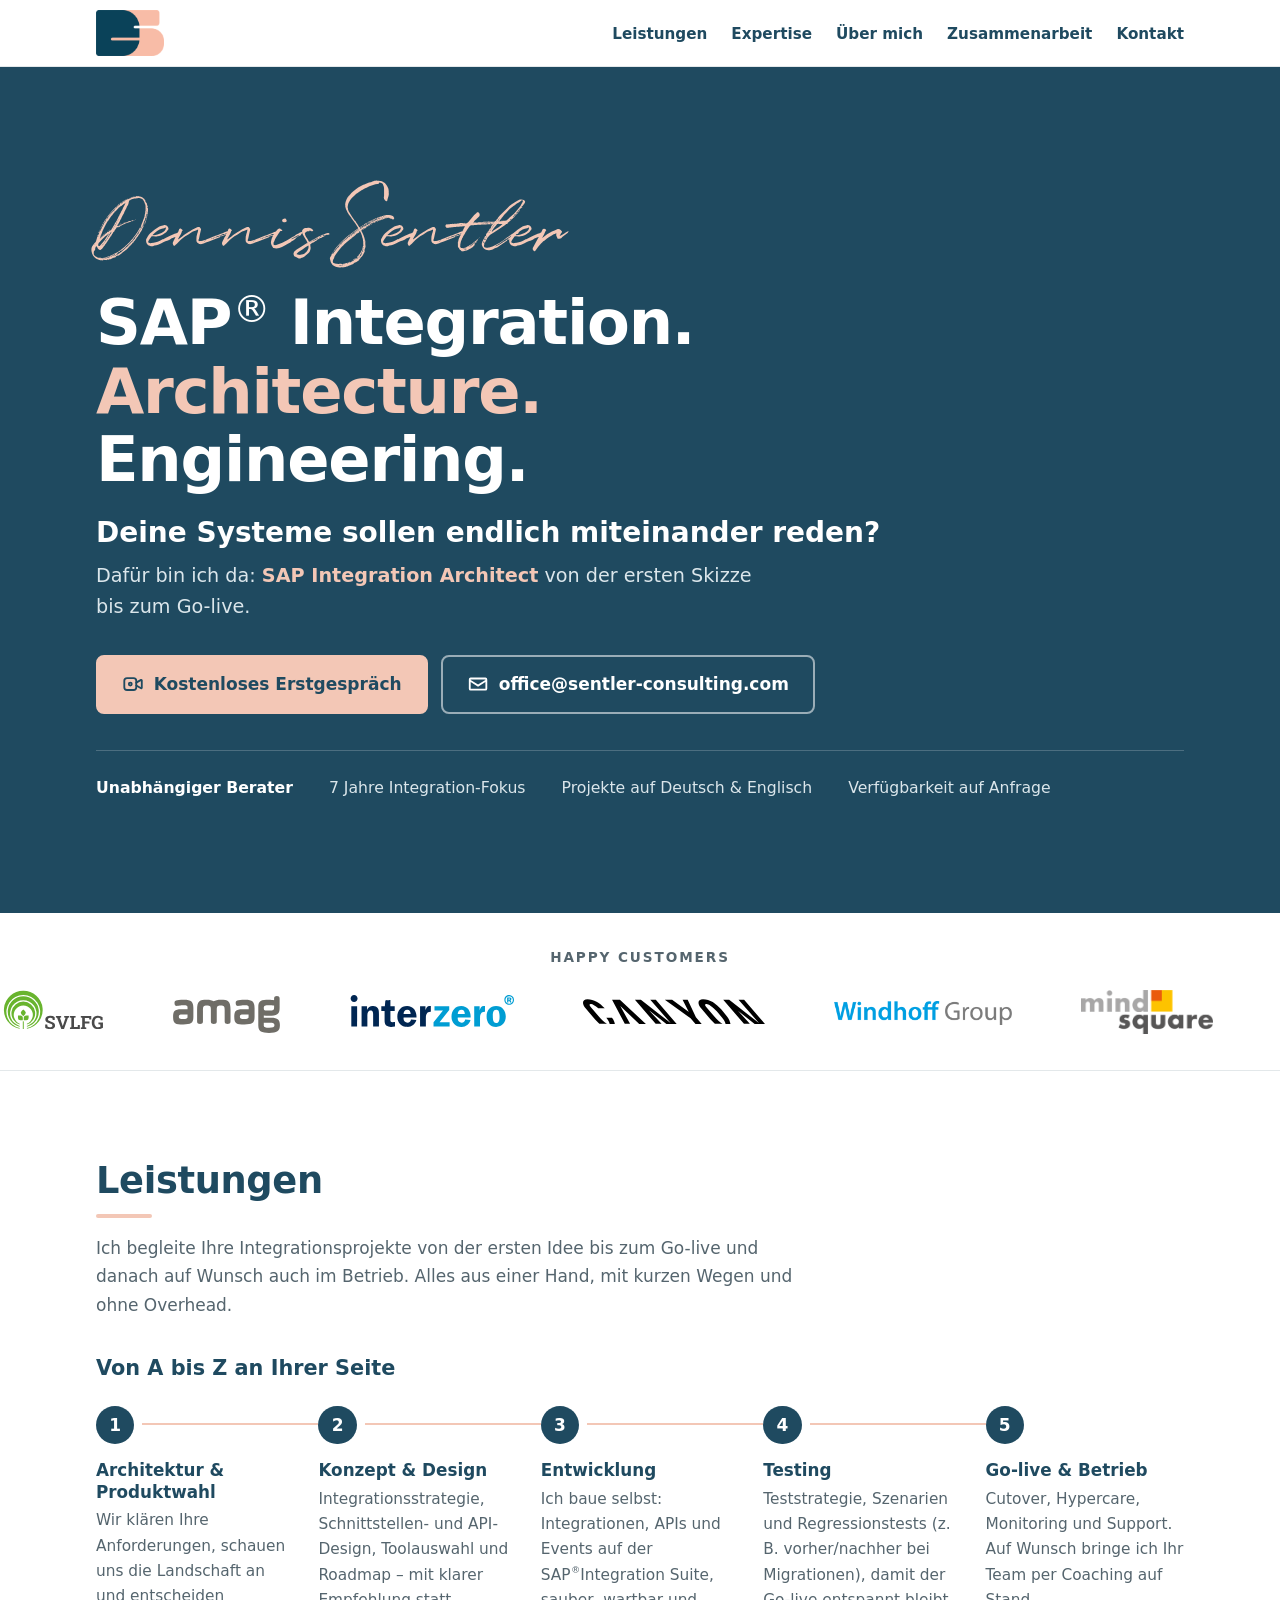
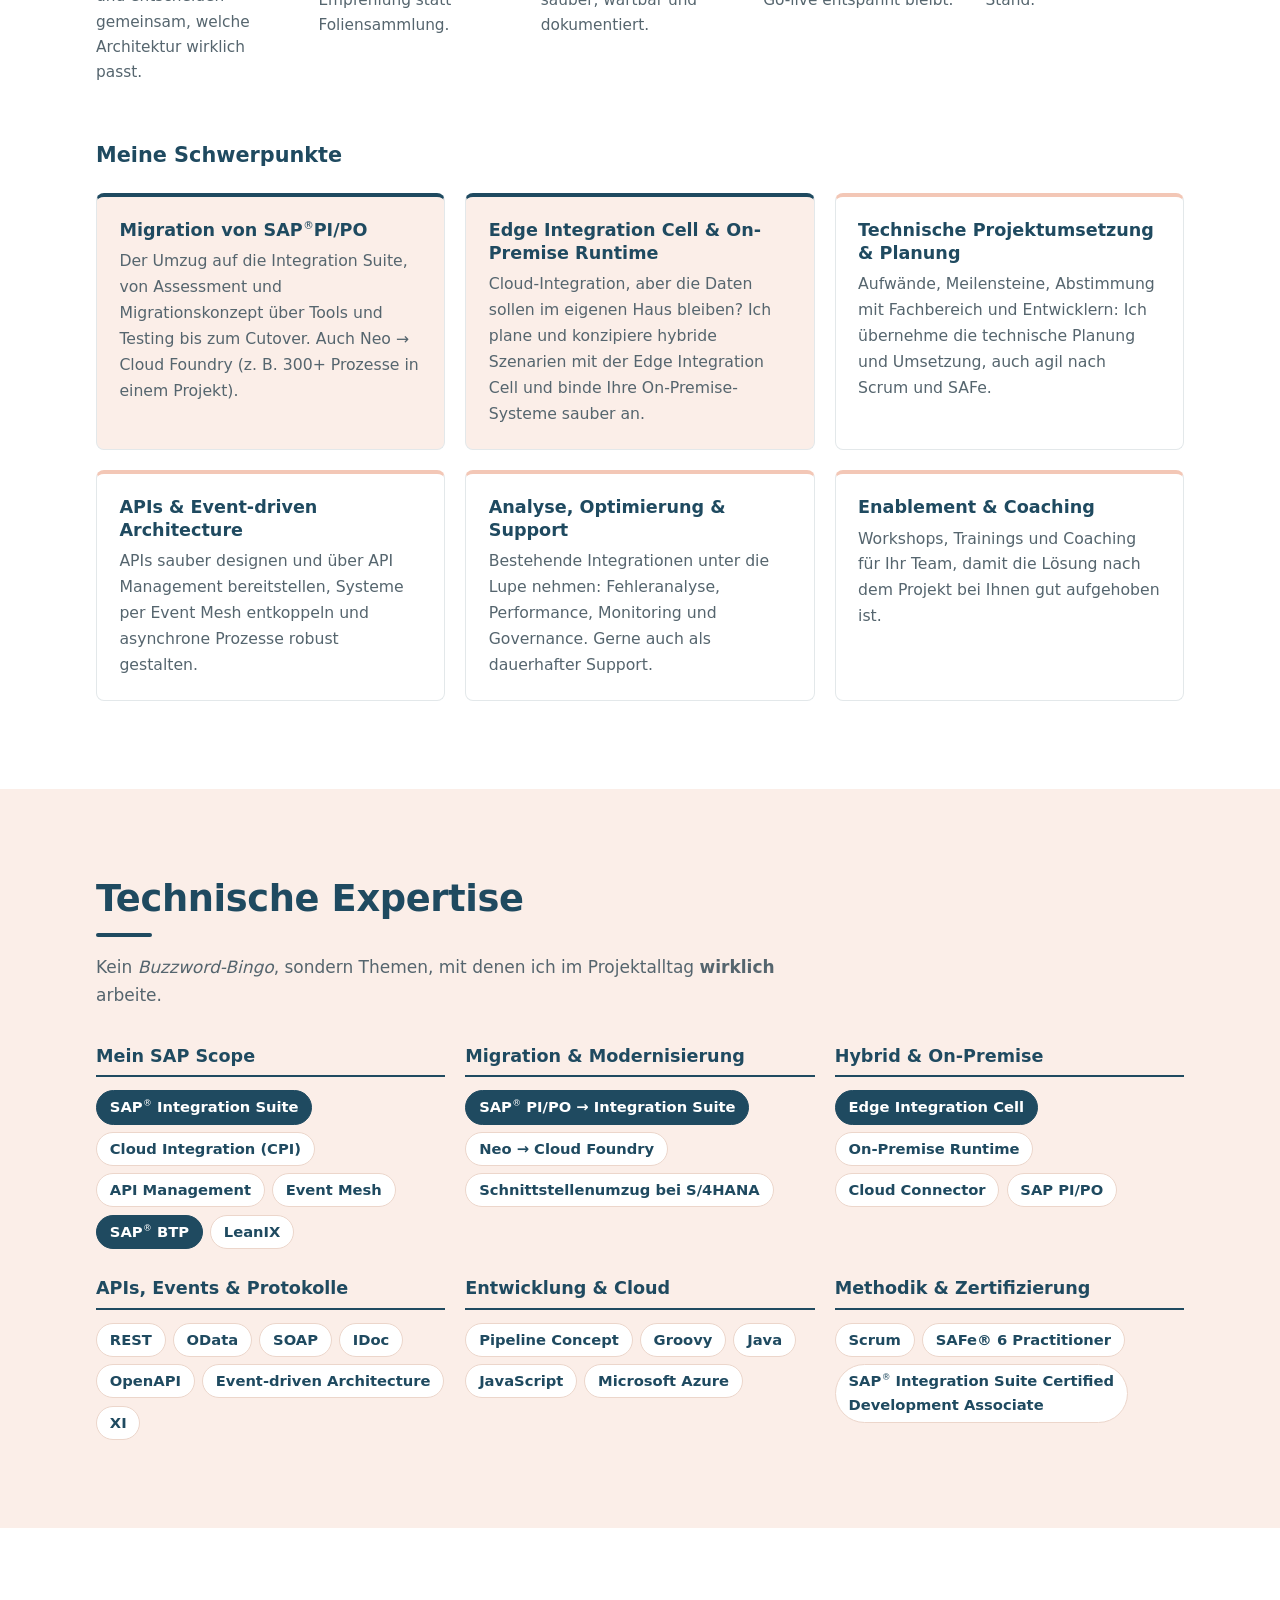
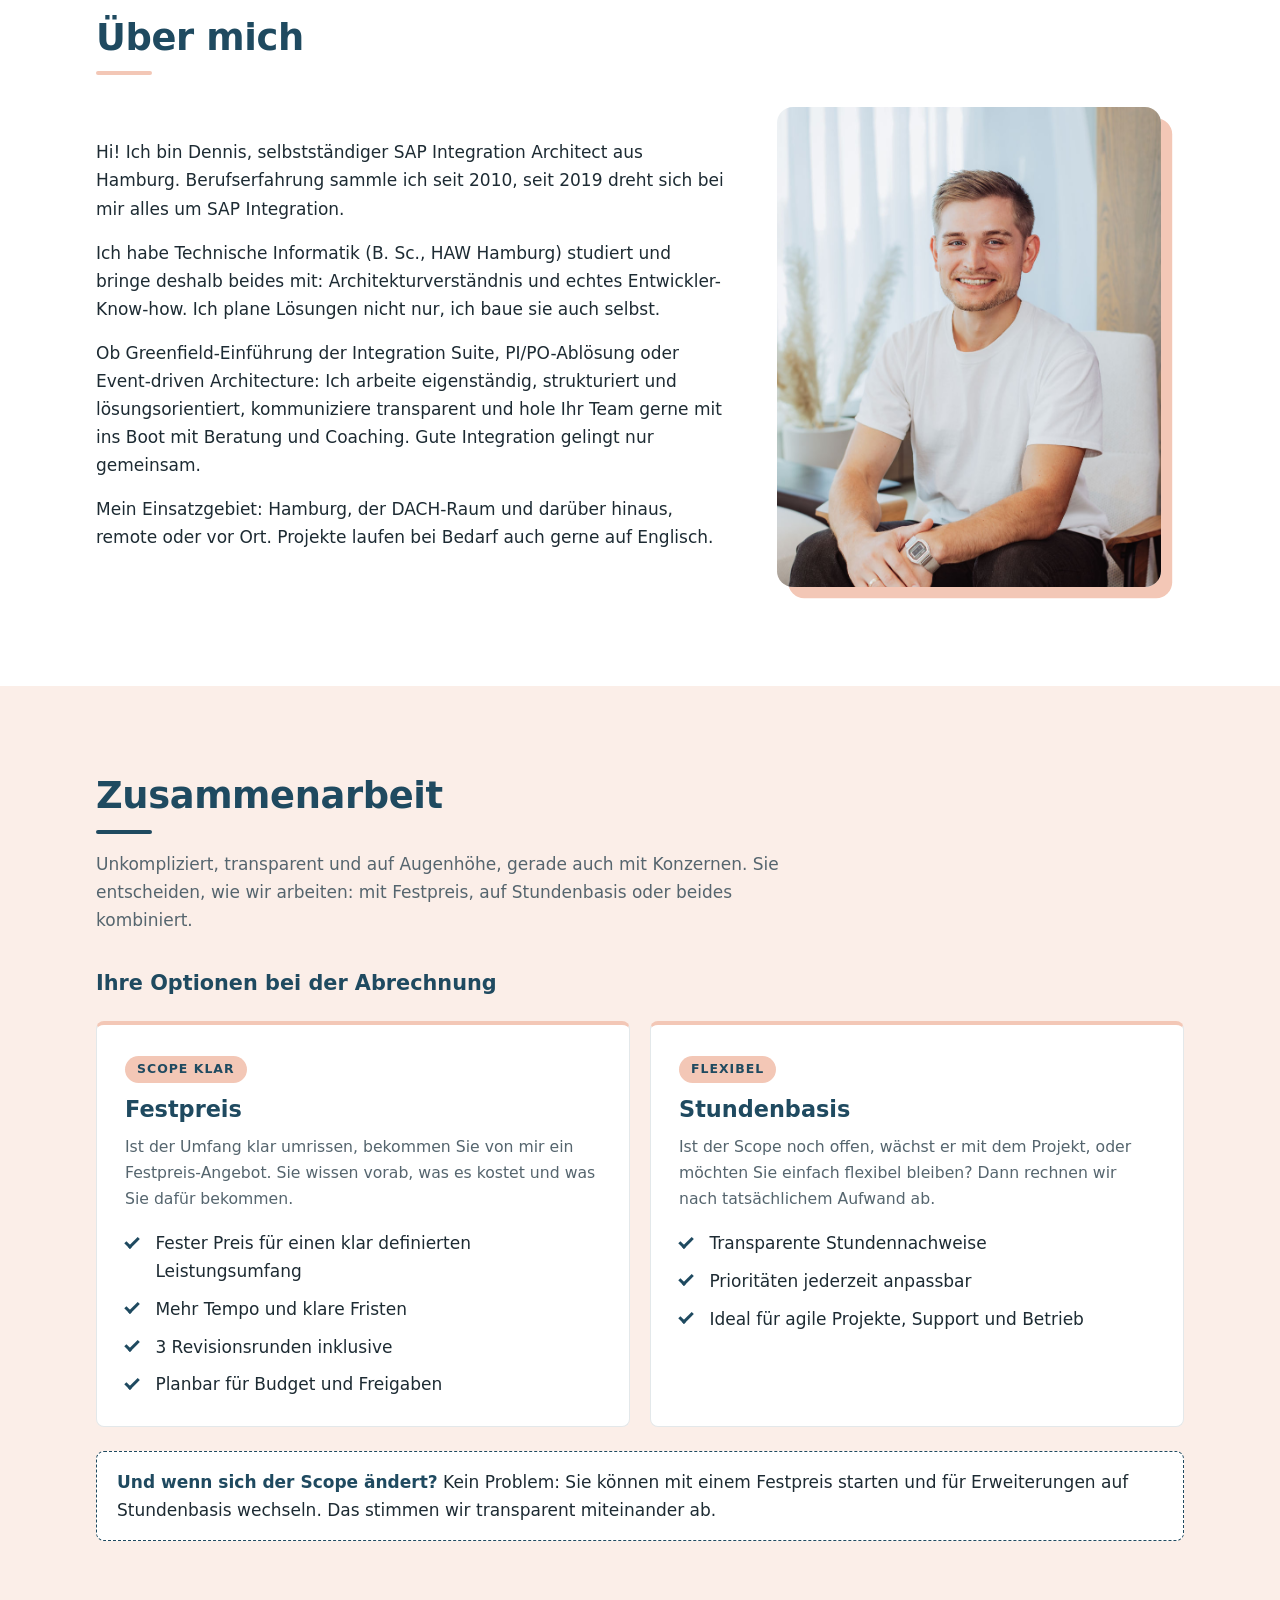
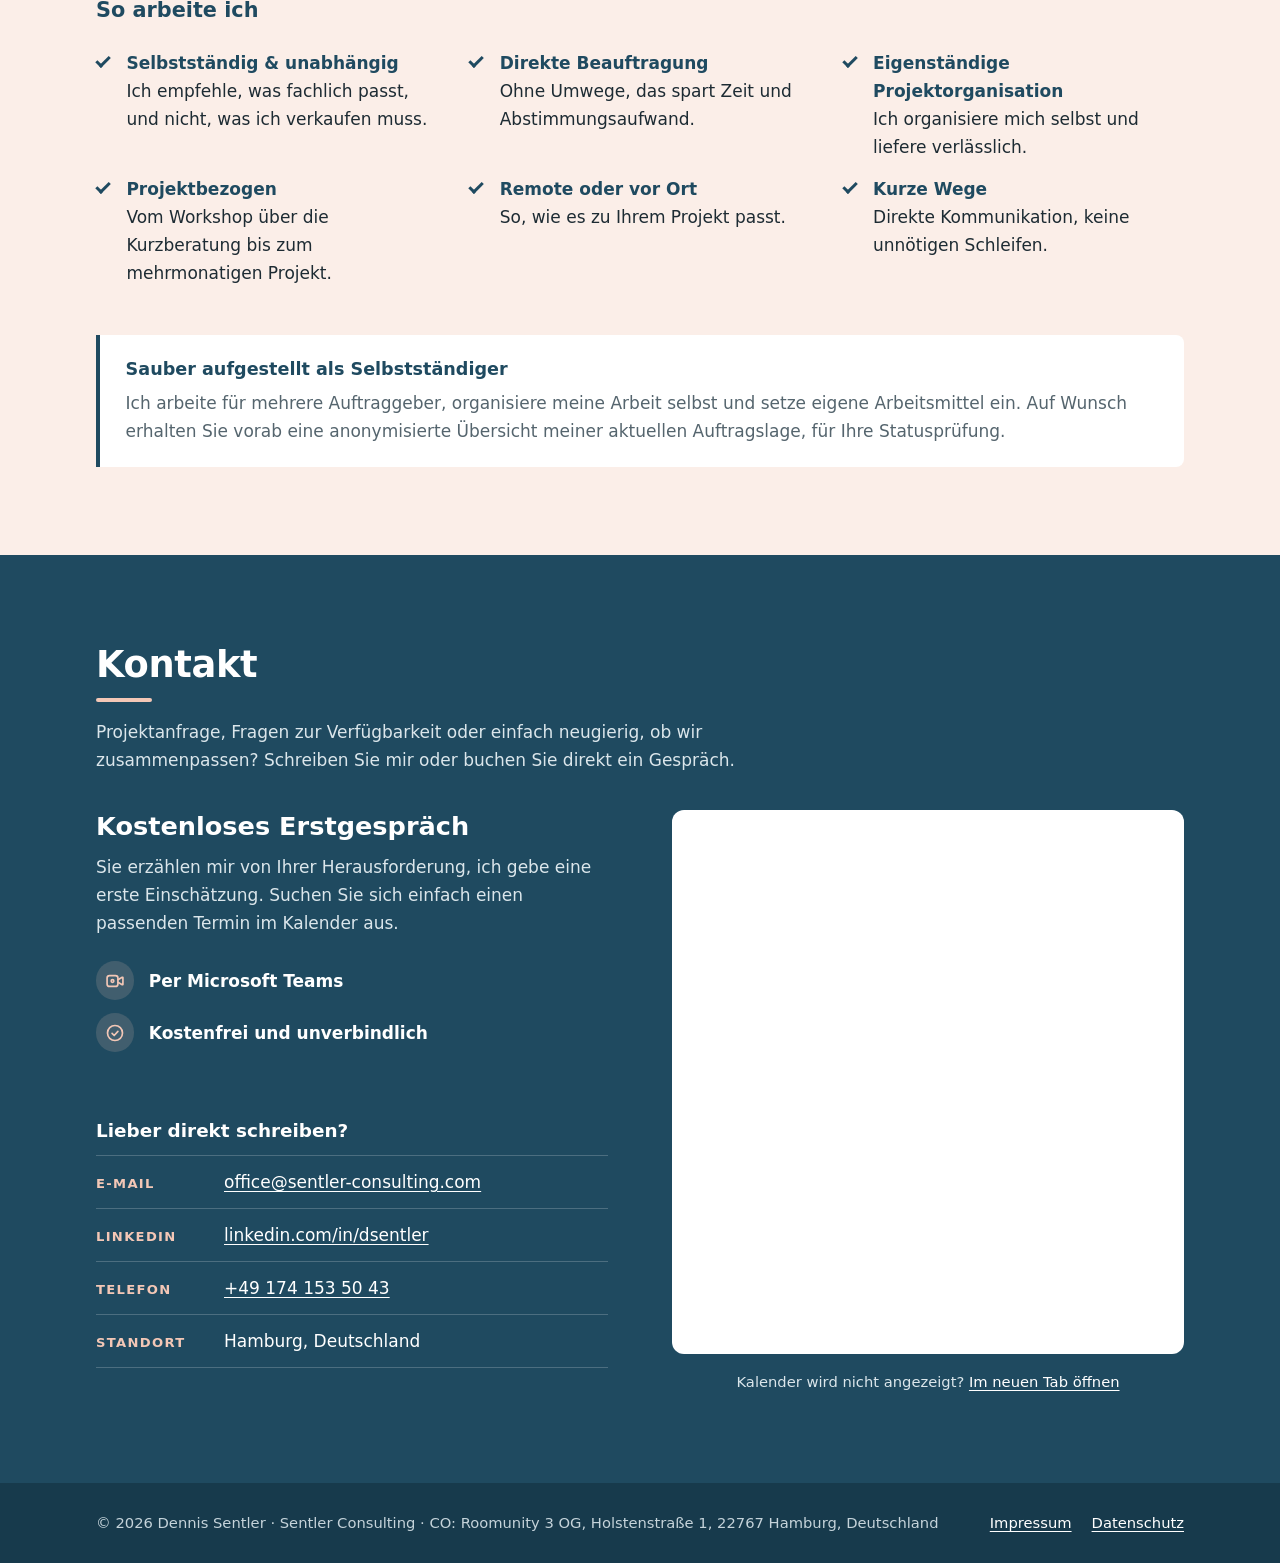
==== commit 2b994c11: "wandernder highlighter" ====
--- a/index.html
+++ b/index.html
@@ -56,7 +56,7 @@
   <meta property="og:description" content="SAP Integration Suite, PI/PO-Migration und Edge Integration Cell – unabhängig, direkt, aus Hamburg.">
   <meta property="og:type" content="website">
   <meta property="og:image" content="https://sentler-consulting.com/assets/logo.png">
-  <link rel="stylesheet" href="styles.css?v=20261105-marquee2">
+  <link rel="stylesheet" href="styles.css?v=20261105-nav3">
 </head>
 <body>
   <a class="skip" href="#main">Zum Inhalt springen</a>
@@ -337,5 +337,48 @@
       </nav>
     </div>
   </footer>
+  <script>
+    (function () {
+      var links = Array.prototype.slice.call(document.querySelectorAll('.site-header nav a[href^="#"]'));
+      var items = links.map(function (a) { return { a: a, s: document.querySelector(a.getAttribute('href')) }; })
+                       .filter(function (i) { return i.s; });
+      if (!items.length) return;
+      var ticking = false;
+      var ul = links[0].closest('ul');
+      var bar = document.createElement('span');
+      bar.className = 'nav-indicator';
+      bar.setAttribute('aria-hidden', 'true');
+      ul.appendChild(bar);
+      var shown = false;
+      function place(a) {
+        if (!a) { bar.style.opacity = '0'; return; }
+        var u = ul.getBoundingClientRect(), r = a.getBoundingClientRect();
+        bar.style.width = r.width + 'px';
+        bar.style.transform = 'translate(' + (r.left - u.left) + 'px,' + (r.bottom - u.top - 2) + 'px)';
+        bar.style.opacity = '1';
+        if (!shown) { shown = true; requestAnimationFrame(function () { bar.classList.add('ready'); }); }
+      }
+      var current = null;
+      function update() {
+        ticking = false;
+        var line = window.innerHeight * 0.35;
+        var atEnd = window.innerHeight + window.scrollY >= document.documentElement.scrollHeight - 4;
+        var next = null;
+        items.forEach(function (i) { if (i.s.getBoundingClientRect().top <= line) next = i; });
+        if (atEnd) next = items[items.length - 1];
+        if (next === current && shown) return;
+        current = next;
+        items.forEach(function (i) {
+          if (i === current) i.a.setAttribute('aria-current', 'true'); else i.a.removeAttribute('aria-current');
+        });
+        place(current && current.a);
+      }
+      function onResize() { place(current && current.a); onScroll(); }
+      function onScroll() { if (!ticking) { ticking = true; requestAnimationFrame(update); } }
+      window.addEventListener('scroll', onScroll, { passive: true });
+      window.addEventListener('resize', onResize);
+      update();
+    })();
+  </script>
 </body>
 </html>
--- a/styles.css
+++ b/styles.css
@@ -67,7 +67,15 @@
   text-decoration: none; font-weight: 600; font-size: .95rem;
   color: var(--dark); padding: .35rem 0; border-bottom: 2px solid transparent;
 }
-.site-header nav a:hover { border-bottom-color: var(--peach); }
+.site-header nav a:hover { color: var(--dark-2); }
+.site-header nav a[aria-current="true"] { color: var(--dark-2); }
+.site-header nav ul { position: relative; }
+.nav-indicator {
+  position: absolute; left: 0; top: 0; height: 2px; width: 0; background: var(--peach);
+  border-radius: 2px; opacity: 0; pointer-events: none;
+}
+.nav-indicator.ready { transition: transform .35s cubic-bezier(.4, 0, .2, 1), width .35s cubic-bezier(.4, 0, .2, 1), opacity .2s; }
+@media (prefers-reduced-motion: reduce) { .nav-indicator.ready { transition: none; } }
 
 /* Buttons */
 .btn {
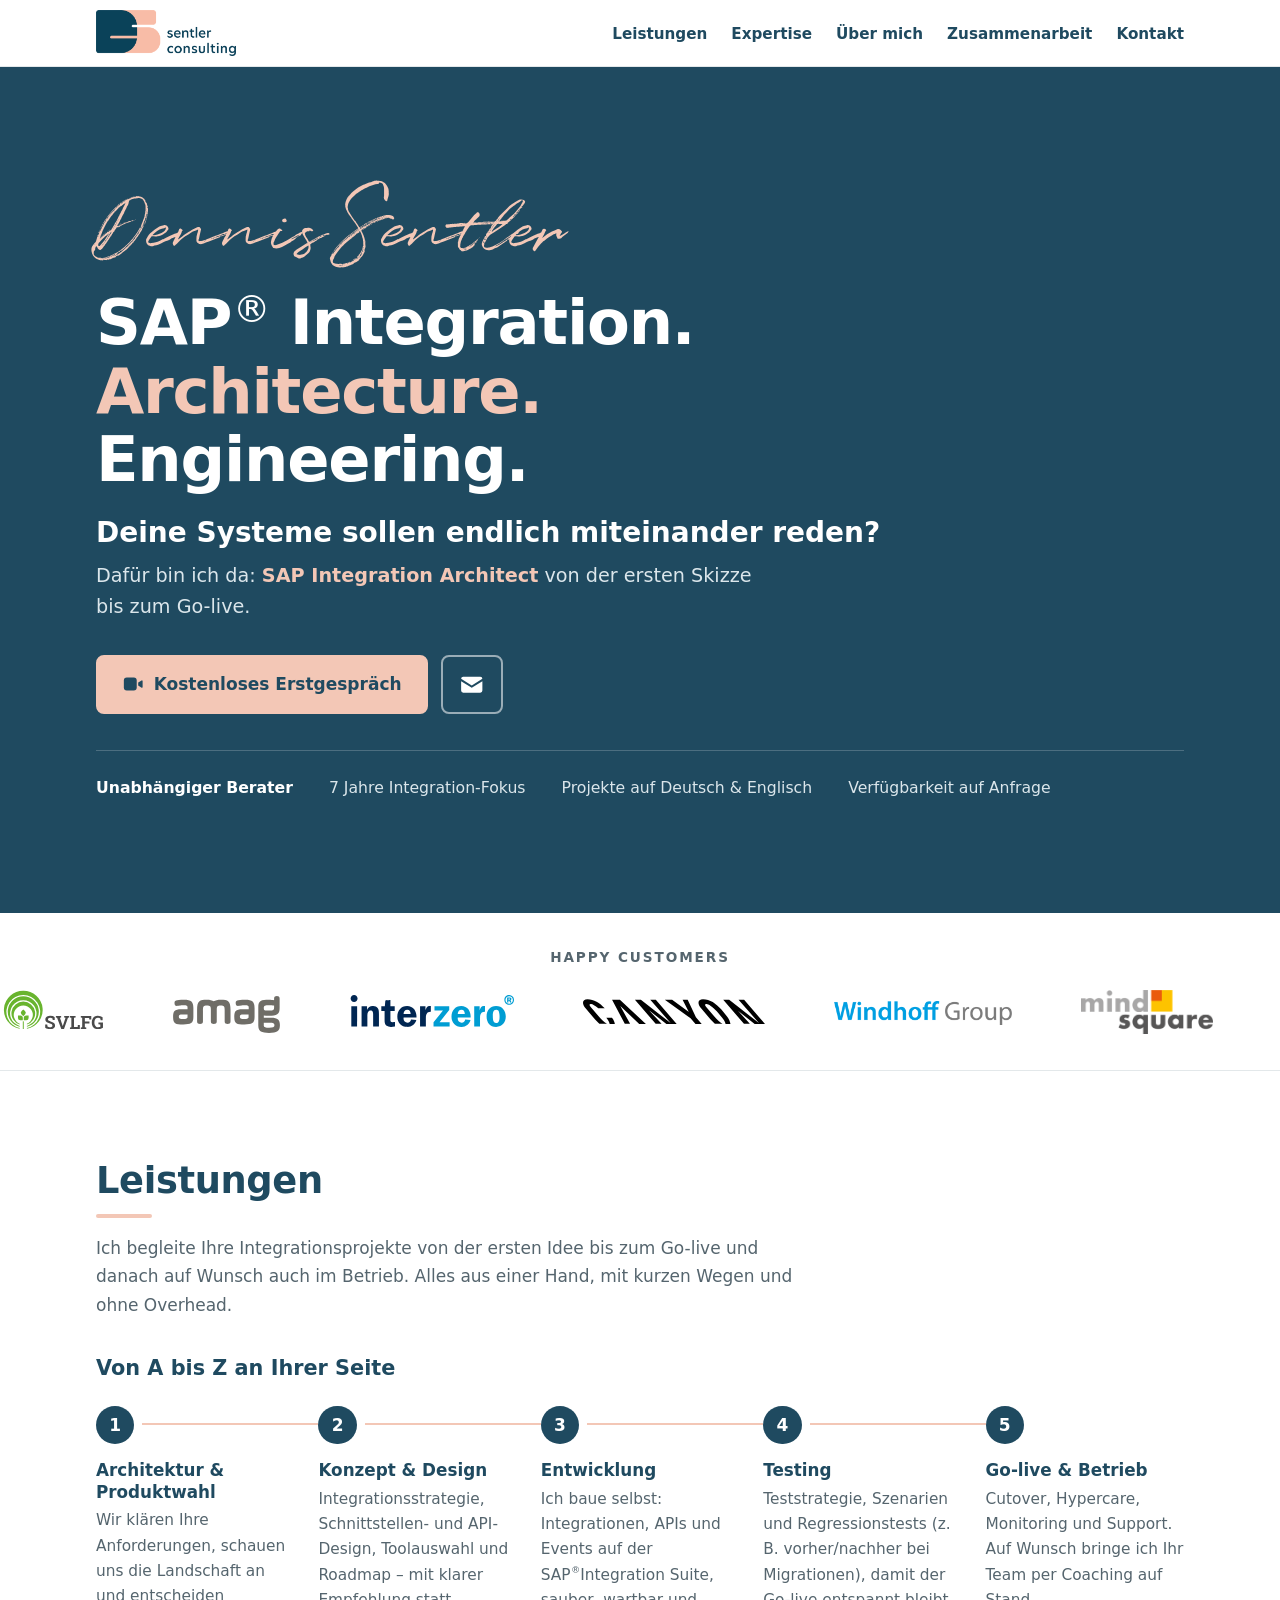
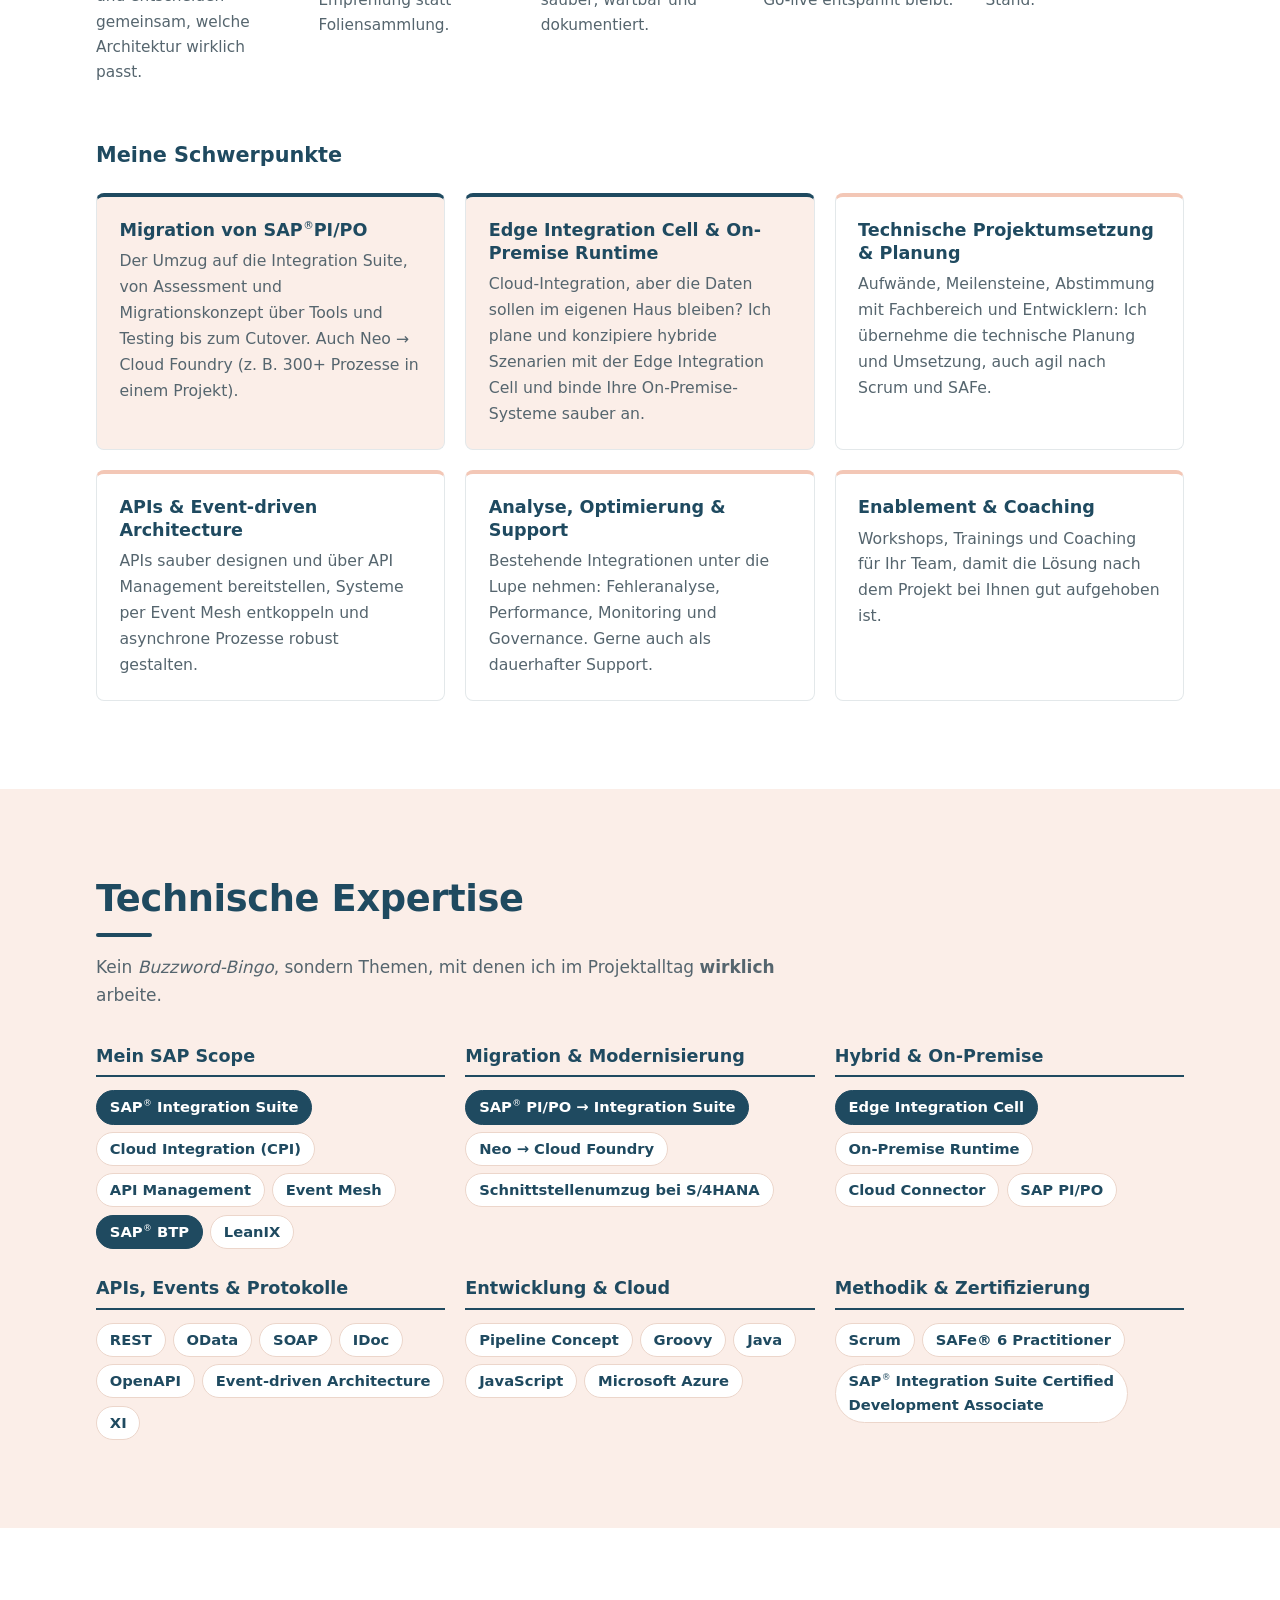
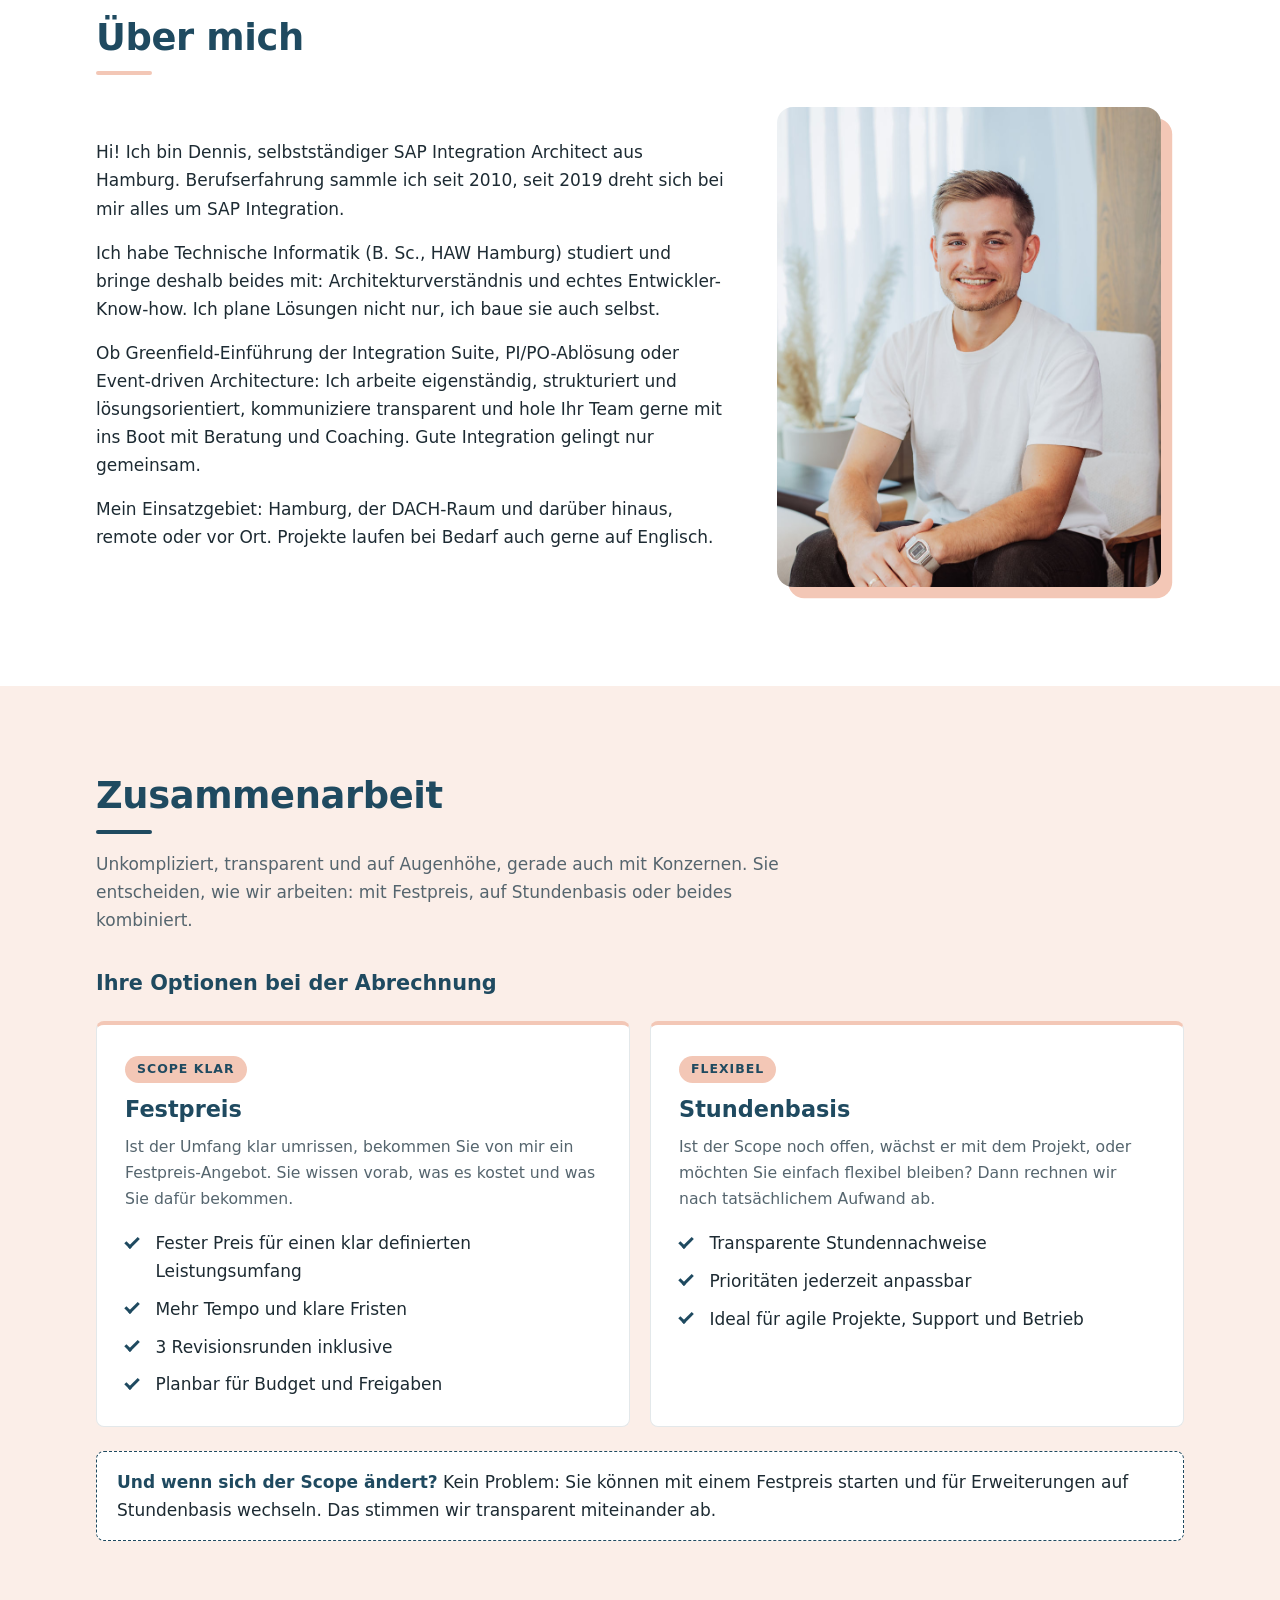
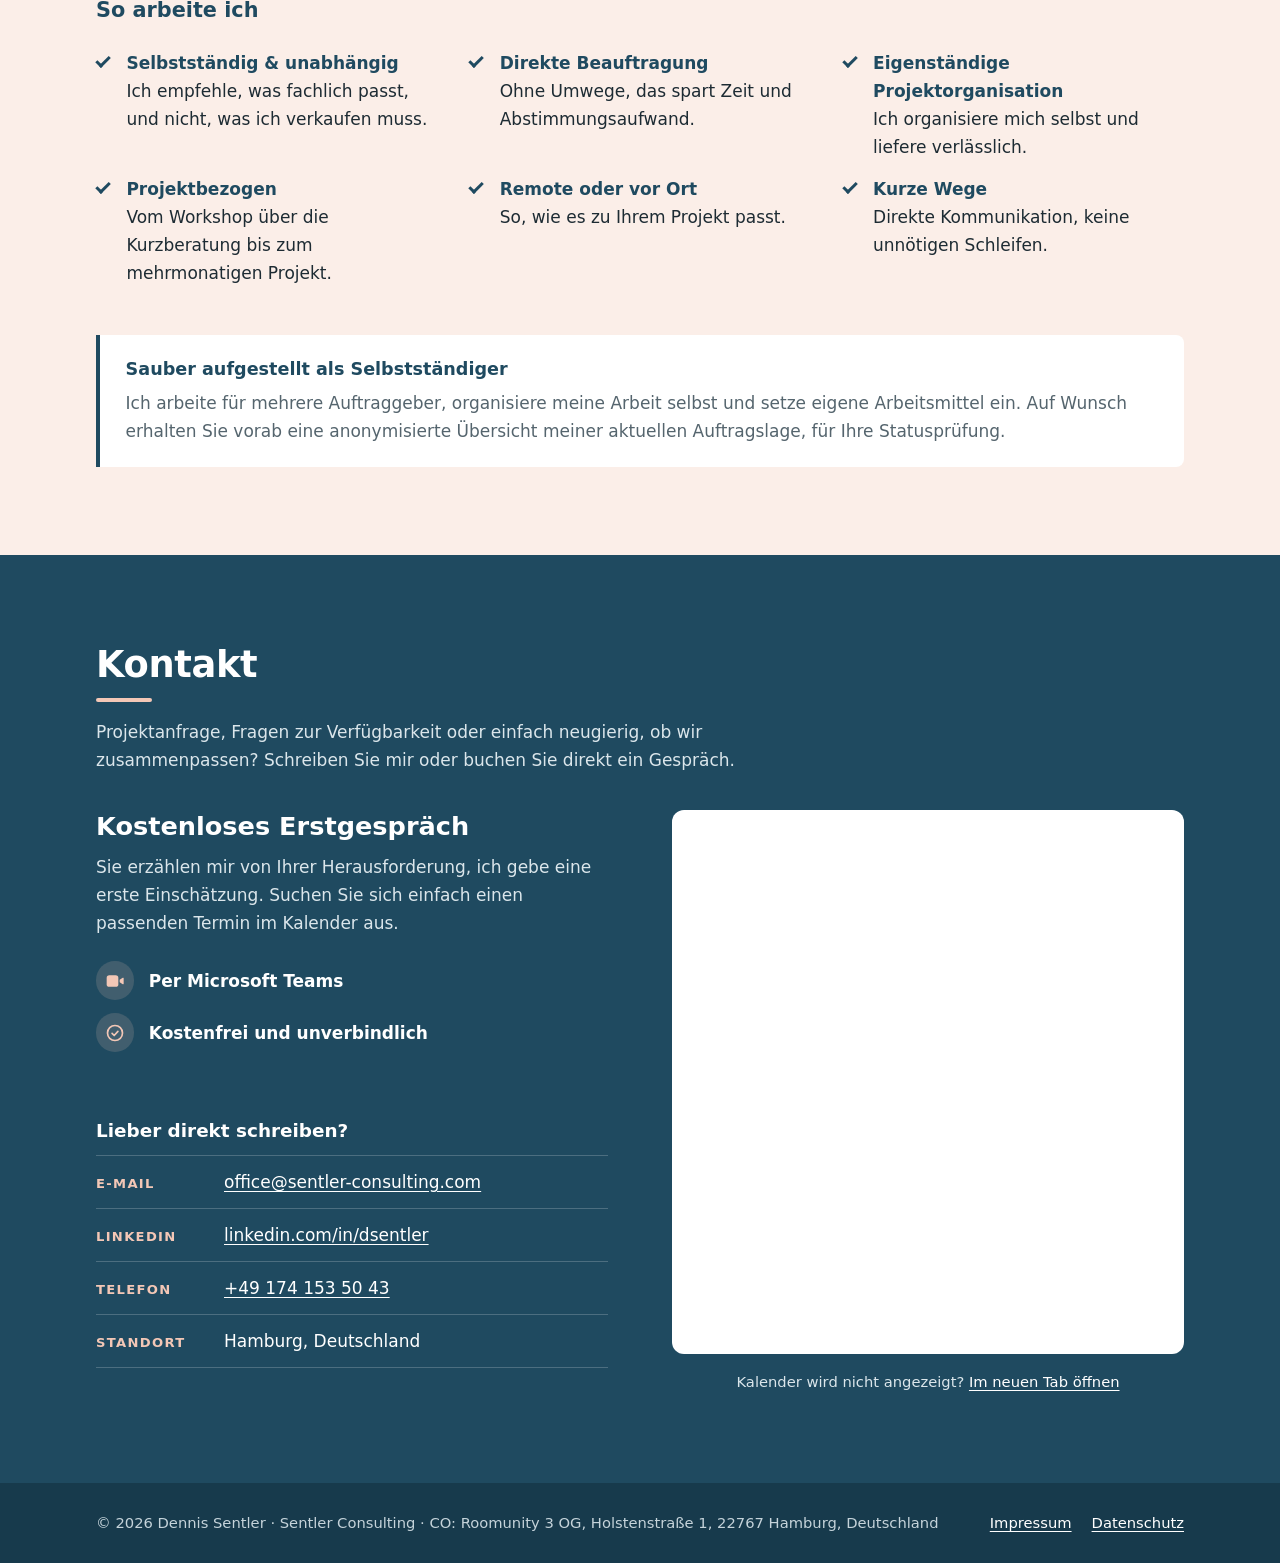
==== commit 99bc7ed1: "button mail, statt text" ====
--- a/index.html
+++ b/index.html
@@ -56,7 +56,7 @@
   <meta property="og:description" content="SAP Integration Suite, PI/PO-Migration und Edge Integration Cell – unabhängig, direkt, aus Hamburg.">
   <meta property="og:type" content="website">
   <meta property="og:image" content="https://sentler-consulting.com/assets/logo.png">
-  <link rel="stylesheet" href="styles.css?v=20261105-nav3">
+  <link rel="stylesheet" href="styles.css?v=20261106-cta2">
 </head>
 <body>
   <a class="skip" href="#main">Zum Inhalt springen</a>
@@ -88,8 +88,8 @@
         <h1 id="hero-title">SAP<sup class="reg">®</sup> Integration. <span>Architecture.</span> Engineering.</h1>
         <p class="lead"><span class="lead-hook"><span>Deine Systeme sollen endlich</span> <span>miteinander reden?</span></span><span class="lead-body">Dafür bin ich da: <strong>SAP Integration Architect</strong> von der ersten Skizze bis zum <span class="nw">Go-live</span>.</span></p>
         <div class="cta">
-          <a class="btn btn-primary" href="#termin"><svg class="icon" viewBox="0 0 24 24" aria-hidden="true" focusable="false" style="fill:none;stroke:currentColor;stroke-width:2;stroke-linecap:round;stroke-linejoin:round"><rect x="2.5" y="5.5" width="13" height="13" rx="3"/><path d="m15.5 10.5 5.2-3a.6.6 0 0 1 .8.5v8a.6.6 0 0 1-.8.5l-5.2-3"/><circle cx="9" cy="12" r="1.6"/></svg>Kostenloses Erstgespräch</a>
-          <a class="btn btn-ghost" href="mailto:office@sentler-consulting.com"><svg class="icon" viewBox="0 0 24 24" aria-hidden="true" focusable="false"><path d="M4 5h16a2 2 0 0 1 2 2v10a2 2 0 0 1-2 2H4a2 2 0 0 1-2-2V7a2 2 0 0 1 2-2zm0 2v.5l8 5 8-5V7zm16 2.9-8 5-8-5V17h16z"/></svg>office@sentler-consulting.com</a>
+          <a class="btn btn-primary" href="#termin"><svg class="icon" viewBox="0 0 24 24" aria-hidden="true" focusable="false"><rect x="2" y="5" width="14" height="14" rx="3.2"/><path d="m17.6 10.4 3.7-2.3a.7.7 0 0 1 1.1.6v6.6a.7.7 0 0 1-1.1.6l-3.7-2.3z"/></svg>Kostenloses Erstgespräch</a>
+          <a class="btn btn-ghost btn-icon" href="mailto:office@sentler-consulting.com" aria-label="E-Mail schreiben" title="office@sentler-consulting.com"><svg class="icon" viewBox="0 0 24 24" aria-hidden="true" focusable="false"><path d="M4 4.5h16A2 2 0 0 1 22 6.4L12 12.6 2 6.4A2 2 0 0 1 4 4.5z"/><path d="m2 8.7 10 6.2 10-6.2V17.5a2 2 0 0 1-2 2H4a2 2 0 0 1-2-2z"/></svg></a>
         </div>
         <ul class="facts">
           <li><strong>Unabhängiger Berater</strong></li>
@@ -290,7 +290,7 @@
             <h3>Kostenloses Erstgespräch</h3>
             <p>Sie erzählen mir von Ihrer Herausforderung, ich gebe eine erste Einschätzung. Suchen Sie sich einfach einen passenden Termin im Kalender aus.</p>
             <ul class="facts-list">
-              <li><span class="fl-icon"><svg class="icon" viewBox="0 0 24 24" aria-hidden="true" focusable="false"><rect x="2.5" y="5.5" width="13" height="13" rx="3"/><path d="m15.5 10.5 5.2-3a.6.6 0 0 1 .8.5v8a.6.6 0 0 1-.8.5l-5.2-3"/><circle cx="9" cy="12" r="1.6"/></svg></span>Per Microsoft Teams</li>
+              <li><span class="fl-icon"><svg class="icon solid" viewBox="0 0 24 24" aria-hidden="true" focusable="false"><rect x="2" y="5" width="14" height="14" rx="3.2"/><path d="m17.6 10.4 3.7-2.3a.7.7 0 0 1 1.1.6v6.6a.7.7 0 0 1-1.1.6l-3.7-2.3z"/></svg></span>Per Microsoft Teams</li>
               <li><span class="fl-icon"><svg class="icon" viewBox="0 0 24 24" aria-hidden="true" focusable="false"><circle cx="12" cy="12" r="9"/><path d="m8.5 12.5 2.5 2.5 4.5-5"/></svg></span>Kostenfrei und unverbindlich</li>
             </ul>
           </div>
--- a/styles.css
+++ b/styles.css
@@ -112,7 +112,16 @@
 @media (max-width: 23rem) { .hero .lead-hook { font-size: 1.1rem; } }
 .hero .lead-body { display: block; max-width: 42rem; }
 .nw { white-space: nowrap; }
-.cta { display: flex; flex-wrap: wrap; gap: .85rem; margin-bottom: 2.25rem; }
+.cta { display: flex; flex-wrap: nowrap; align-items: stretch; gap: .85rem; margin-bottom: 2.25rem; }
+.btn-icon { padding-inline: 1rem; flex: none; justify-content: center; }
+.btn-icon .icon { width: 1.5em; height: 1.5em; }
+.cta .btn-primary { white-space: nowrap; }
+@media (max-width: 30rem) {
+  .cta { gap: .6rem; }
+  .cta .btn { padding: .8rem .85rem; }
+  .cta .btn-primary { font-size: .95rem; gap: .45rem; }
+}
+@media (max-width: 22rem) { .cta .btn-primary { font-size: .85rem; } .cta .btn-primary .icon { display: none; } }
 .facts {
   list-style: none; margin: 0; padding: 1.5rem 0 0;
   display: flex; flex-wrap: wrap; gap: .5rem 2.25rem;
@@ -294,6 +303,7 @@
   flex: none; display: grid; place-items: center; width: 2.4rem; height: 2.4rem; border-radius: 50%;
   background: rgba(243, 199, 182, .16); color: var(--peach);
 }
+.fl-icon .icon.solid { fill: currentColor; stroke: none; }
 .fl-icon .icon { width: 1.25rem; height: 1.25rem; fill: none; stroke: currentColor; stroke-width: 2; stroke-linecap: round; stroke-linejoin: round; }
 .direct h3 { color: #fff; font-size: 1.15rem; margin-bottom: .75rem; }
 .contact-grid.cal dl { display: block; }
